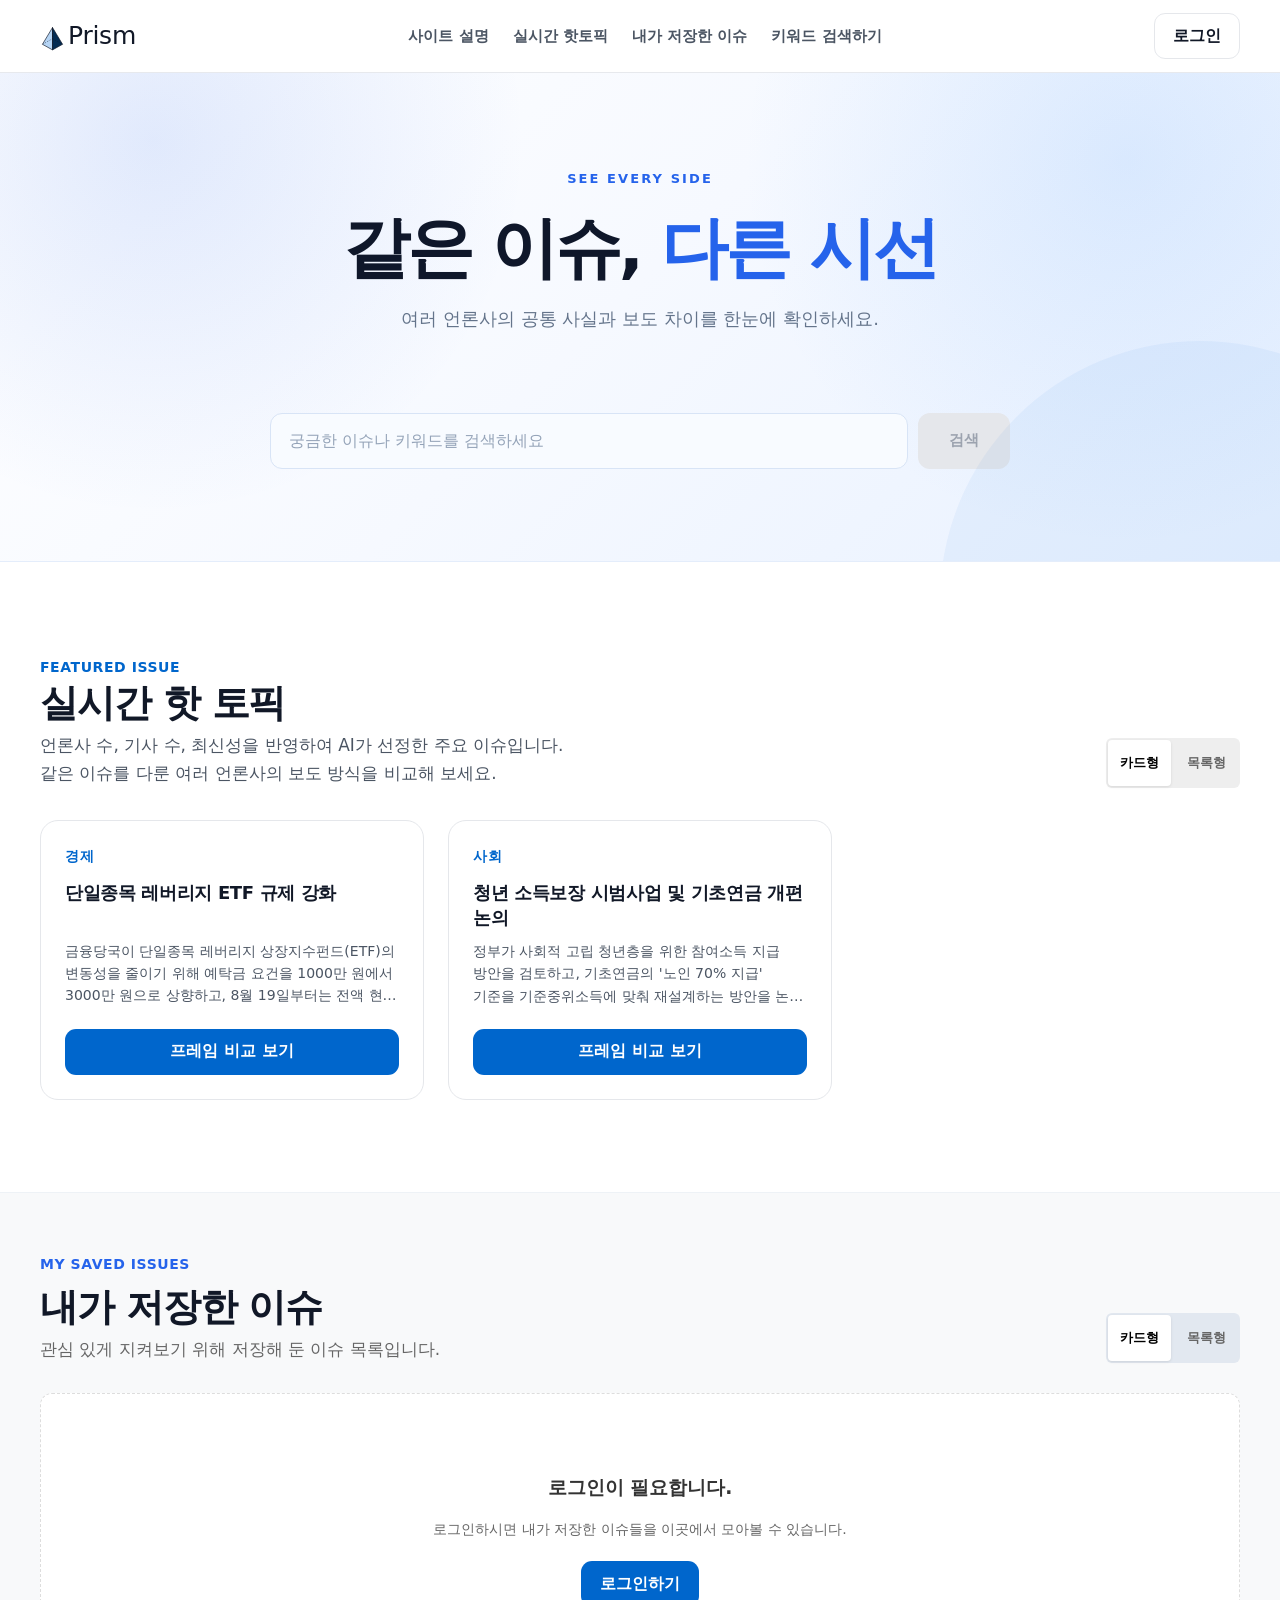
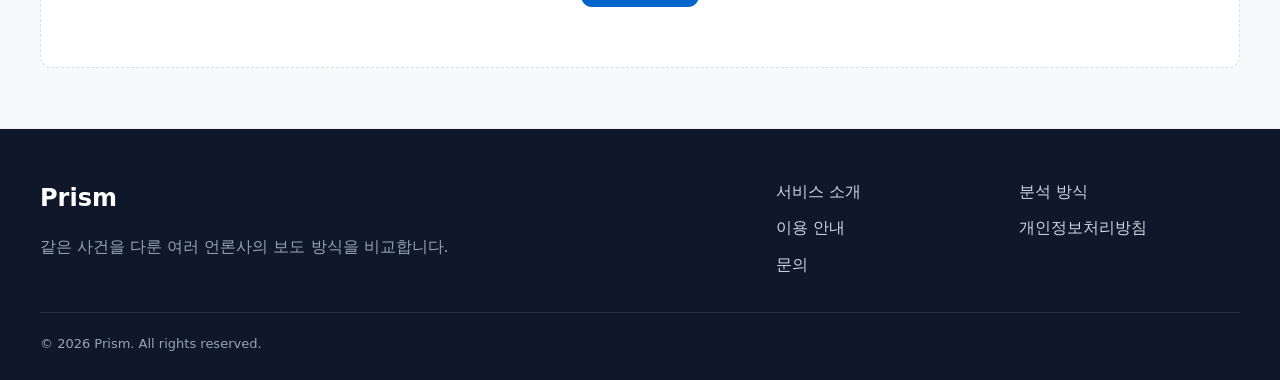
==== index.html @ f9cd4cea "fix: 핫토픽 섹션 제목-카드 사이 간격 조정" ====
<!doctype html>
<html lang="ko">
<head>
  <meta charset="utf-8" />
  <meta name="viewport" content="width=device-width, initial-scale=1" />
  <meta name="description" content="같은 사건을 다룬 여러 언론사의 보도 방식을 비교하는 Prism" />
  <title>Prism | 뉴스 프레임 비교</title>
  <link rel="icon" type="image/svg+xml" href="./assets/logos/favicon.svg">
  <link rel="stylesheet" href="./styles.css" />
</head>
<body>
<header class="site-header">
  <div class="container header-inner">
    <a class="logo" href="index.html" aria-label="Prism 홈으로 이동">
      <img src="./assets/logos/prism-icon.svg" alt="" width="25" height="25">
      Prism
    </a>
    <nav class="nav" data-nav aria-label="주요 메뉴" style="display: flex; align-items: center; gap: 24px;">
      <a href="about.html" style="font-weight: 700;">사이트 설명</a>
      <a href="index.html#topics" style="font-weight: 700;">실시간 핫토픽</a>
      <a href="index.html#saved-section" style="font-weight: 700;">내가 저장한 이슈</a>
      <a href="index.html" style="font-weight: 700;">키워드 검색하기</a>
    </nav>
    <div class="header-actions">
      <button class="btn btn-secondary" id="btn-login-nav">로그인</button>
      <button class="menu-toggle" data-menu-toggle aria-label="메뉴 열기" aria-expanded="false">☰</button>
    </div>
  </div>
</header>

<main>
        <section class="hero hero-centered">
          <div class="container">
            <div class="hero-content">
              <span class="eyebrow hero-eyebrow">SEE EVERY SIDE</span>
              <h1>같은 이슈, <span>다른 시선</span></h1>
              <p class="hero-description">여러 언론사의 공통 사실과 보도 차이를 한눈에 확인하세요.</p>
          
              <form class="search-panel hero-search" data-search-form>
                <div class="search-row">
                  <input class="search-input" type="search" aria-label="이슈 검색어 입력" placeholder="궁금한 이슈나 키워드를 검색하세요" />
                  <button class="btn btn-primary hero-search-button" type="submit">검색</button>
                </div>
              </form>
            </div>
          </div>
        </section>

        <section id="topics" class="section">
          <div class="container">
            <span class="eyebrow">Featured issue</span>
            <div class="section-header-flex" style="display: flex; justify-content: space-between; align-items: flex-end; margin-bottom: 32px; flex-wrap: wrap; gap: 12px;">
              <div>
                <h2 class="section-title" style="margin: 0;">실시간 핫 토픽</h2>
                <p class="section-desc" style="margin: 4px 0 0 0;">언론사 수, 기사 수, 최신성을 반영하여 AI가 선정한 주요 이슈입니다.<br />같은 이슈를 다룬 여러 언론사의 보도 방식을 비교해 보세요.</p>
              </div>
              <div class="view-toggle-buttons" data-view-toggle="featured" style="display: flex; gap: 4px; background: #eee; padding: 2px; border-radius: 6px;">
                <button class="btn btn-sm active" data-view="card" style="padding: 6px 12px; font-size: 13px; border: none; border-radius: 4px; cursor: pointer; background: #fff; font-weight: bold; box-shadow: 0 1px 3px rgba(0,0,0,0.1);">카드형</button>
                <button class="btn btn-sm" data-view="list" style="padding: 6px 12px; font-size: 13px; border: none; border-radius: 4px; cursor: pointer; background: transparent; color: #666;">목록형</button>
              </div>
            </div>
            
            <div id="featured-container" data-featured-issues>
              <p>실시간 핫 토픽을 불러오는 중입니다.</p>
            </div>
          </div>
        </section>

<section id="saved-section" class="section soft" style="background-color: #f8f9fa; border-top: 1px solid #eef2f6; border-bottom: 1px solid #eef2f6; padding: 60px 0;">
  <div class="container">
    <span class="eyebrow" style="color: #2563eb; font-weight: bold; display: block; margin-bottom: 8px;">My Saved Issues</span>
    <div class="section-header-flex" style="display: flex; justify-content: space-between; align-items: flex-end; margin-bottom: 30px; flex-wrap: wrap; gap: 12px;">
      <div>
        <h2 class="section-title" style="margin: 0;">내가 저장한 이슈</h2>
        <p class="section-desc" style="color: #666; margin: 4px 0 0 0;">관심 있게 지켜보기 위해 저장해 둔 이슈 목록입니다.</p>
      </div>
      <div class="view-toggle-buttons" data-view-toggle="saved" style="display: flex; gap: 4px; background: #e2e8f0; padding: 2px; border-radius: 6px;">
        <button class="btn btn-sm active" data-view="card" style="padding: 6px 12px; font-size: 13px; border: none; border-radius: 4px; cursor: pointer; background: #fff; font-weight: bold; box-shadow: 0 1px 3px rgba(0,0,0,0.1);">카드형</button>
        <button class="btn btn-sm" data-view="list" style="padding: 6px 12px; font-size: 13px; border: none; border-radius: 4px; cursor: pointer; background: transparent; color: #666;">목록형</button>
      </div>
    </div>
    
    <div id="saved-container" data-saved-list>
      <p style="color: #666;">저장된 이슈를 불러오는 중입니다...</p>
    </div>
  </div>
</section>


</main>

<footer class="site-footer"><div class="container"><div class="footer-grid"><div><div class="footer-logo">Prism</div><p class="footer-desc">같은 사건을 다룬 여러 언론사의 보도 방식을 비교합니다.</p></div><div class="footer-links"><a href="index.html">서비스 소개</a><a href="bout.html">분석 방식</a><a href="#">이용 안내</a><a href="#">개인정보처리방침</a><a href="#">문의</a></div></div><div class="footer-bottom">© 2026 Prism. All rights reserved.</div></div></footer>
<script src="./app.js"></script>

<div id="login-modal" style="display: none; position: fixed; top: 0; left: 0; width: 100%; height: 100%; background: rgba(0,0,0,0.5); z-index: 1000; justify-content: center; align-items: center;">
  <div style="background: white; padding: 32px; border-radius: 12px; width: 100%; max-width: 380px; box-shadow: 0 4px 20px rgba(0,0,0,0.15); position: relative;">
    
    <h3 id="modal-title" style="margin-top: 0; margin-bottom: 8px; font-size: 20px;">Prism 로그인</h3>
    <p id="modal-desc" style="color: #666; font-size: 14px; margin-bottom: 24px;">서비스 이용을 위해 로그인을 진행해 주세요.</p>
    
    <form id="auth-form">
      <div id="field-name" style="margin-bottom: 16px; display: none;">
        <label style="display: block; font-size: 13px; font-weight: bold; margin-bottom: 6px;">이름</label>
        <input type="text" id="auth-name" placeholder="홍길동" style="width: 100%; padding: 10px; border: 1px solid #ddd; border-radius: 6px; box-sizing: border-box;">
      </div>

      <div style="margin-bottom: 16px;">
        <label style="display: block; font-size: 13px; font-weight: bold; margin-bottom: 6px;">아이디 (이메일)</label>
        <input type="email" id="auth-email" placeholder="example@email.com" required style="width: 100%; padding: 10px; border: 1px solid #ddd; border-radius: 6px; box-sizing: border-box;">
      </div>

      <div style="margin-bottom: 24px;">
        <label style="display: block; font-size: 13px; font-weight: bold; margin-bottom: 6px;">비밀번호</label>
        <input type="password" id="auth-password" placeholder="••••••••" required style="width: 100%; padding: 10px; border: 1px solid #ddd; border-radius: 6px; box-sizing: border-box;">
      </div>
      
      <div style="display: flex; gap: 8px; margin-bottom: 16px;">
        <button type="button" id="btn-close-modal" class="btn btn-secondary" style="flex: 1; padding: 10px 0;">취소</button>
        <button type="submit" id="btn-auth-submit" class="btn btn-primary" style="flex: 1; padding: 10px 0; background: #007bff; color: white; border: none; border-radius: 6px; cursor: pointer;">로그인</button>
      </div>

      <div style="text-align: center; font-size: 13px; color: #666;">
        <span id="switch-text">아직 계정이 없으신가요?</span>
        <a href="#" id="link-switch-auth" style="color: #007bff; text-decoration: none; margin-left: 4px; font-weight: bold;">회원가입</a>
      </div>
    </form>
  </div>
</div>

</body>
</html>
---- styles.css ----
:root {
  --primary: #0066cc;
  --primary-dark: #0052a3;
  --primary-light: #eaf4ff;
  --text: #111827;
  --text-2: #4b5563;
  --muted: #6b7280;
  --bg: #ffffff;
  --bg-soft: #f8fafc;
  --border: #e5e7eb;
  --keyword: #2563eb;
  --person: #7c3aed;
  --context: #ea580c;
  --common: #64748b;
  --additional: #0f766e;
  --danger: #dc2626;
  --success: #15803d;
  --shadow: 0 12px 35px rgba(15, 23, 42, .08);
  --radius: 18px;
}

* { box-sizing: border-box; }
html { scroll-behavior: smooth; }
body {
  margin: 0;
  font-family: Pretendard, "Noto Sans KR", system-ui, -apple-system, BlinkMacSystemFont, "Segoe UI", sans-serif;
  color: var(--text);
  background: var(--bg);
  line-height: 1.65;
}
a { color: inherit; text-decoration: none; }
button, input { font: inherit; }
button { cursor: pointer; }
img { max-width: 100%; display: block; }

.container { width: min(1200px, calc(100% - 40px)); margin: 0 auto; }
.section { padding: 92px 0; }
.section.soft { background: var(--bg-soft); }
.section-title { margin: 0 0 12px; font-size: clamp(28px, 3vw, 38px); line-height: 1.25; letter-spacing: -.03em; }
.section-desc { margin: 0 0 34px; color: var(--text-2); font-size: 17px; }
.eyebrow { display: inline-flex; align-items: center; gap: 8px; color: var(--primary); font-weight: 800; font-size: 14px; letter-spacing: .04em; text-transform: uppercase; }

.site-header {
  position: sticky;
  top: 0;
  z-index: 50;
  border-bottom: 1px solid rgba(229, 231, 235, .9);
  background: rgba(255, 255, 255, .92);
  backdrop-filter: blur(14px);
}
.header-inner { height: 72px; display: flex; align-items: center; justify-content: space-between; gap: 24px; }
.logo { display: inline-flex; align-items: center; gap: 3px; font-size: 25px; font-weight: 500; letter-spacing: -.01em; color: var(--text); }
.logo img { width: 25px; height: 25px; display: block; margin-top: 5px; }
.nav { display: flex; align-items: center; gap: 36px; }
.nav a { color: var(--text-2); font-weight: 700; font-size: 15px; }
.nav a:hover, .nav a[aria-current="page"] { color: var(--primary); }
.header-actions { display: flex; align-items: center; gap: 10px; }
.menu-toggle { display: none; border: 0; background: transparent; padding: 9px; border-radius: 10px; }

.btn { min-height: 46px; padding: 0 18px; border-radius: 11px; border: 1px solid transparent; display: inline-flex; align-items: center; justify-content: center; gap: 8px; font-weight: 800; transition: .18s ease; }
.btn-primary { background: var(--primary); color: #fff; }
.btn-primary:hover { background: var(--primary-dark); transform: translateY(-1px); }
.btn-secondary { background: #fff; border-color: var(--border); color: var(--text); }
.btn-secondary:hover { border-color: #bfd5ee; color: var(--primary); }
.btn-ghost { background: transparent; color: var(--primary); }
.btn:disabled { background: #e5e7eb; color: #9ca3af; cursor: not-allowed; transform: none; }

.hero {
  position: relative;
  overflow: hidden;
  padding: 94px 0 82px;
  background:
    radial-gradient(circle at 12% 10%, rgba(0, 102, 204, .13), transparent 34%),
    radial-gradient(circle at 85% 22%, rgba(124, 58, 237, .10), transparent 28%),
    linear-gradient(180deg, #ffffff 0%, #f7fbff 100%);
}
.hero::after { content: ""; position: absolute; inset: auto -180px -300px auto; width: 520px; height: 520px; border-radius: 50%; background: rgba(0, 102, 204, .05); }
.hero-grid { display: grid; grid-template-columns: 2fr 1fr; gap: 58px; align-items: center; }
.hero h1 { margin: 14px 0 20px; font-size: clamp(42px, 5vw, 64px); line-height: 1.12; letter-spacing: -.055em; }
.hero p { margin: 0 0 28px; font-size: 19px; color: var(--text-2); max-width: 720px; }
.hero-actions { display: flex; gap: 12px; flex-wrap: wrap; }
.search-panel {
  width: 100%;
  max-width: 100%;
  margin-top: 30px;
  padding: 0;
  border: none;
  border-radius: 0;
  background: transparent;
  box-shadow: none;
}

.search-row {
  display: grid;
  grid-template-columns: minmax(0, 1fr) auto;
  width: 100%;
  gap: 10px;
}

.search-input {
  width: 100%;
  min-width: 0;
  height: 52px;
  border: 1px solid var(--border);
  border-radius: 11px;
  padding: 0 16px;
  outline: none;
}
.search-input:focus { border-color: var(--primary); box-shadow: 0 0 0 4px rgba(0, 102, 204, .11); }
.search-help { margin-top: 9px; color: var(--muted); font-size: 13px; }
.hero-preview { padding: 24px; border-radius: 24px; background: #fff; border: 1px solid #dfe9f3; box-shadow: 0 20px 50px rgba(15, 23, 42, .10); transform: rotate(1.2deg); }
.preview-top { display: flex; align-items: center; justify-content: space-between; margin-bottom: 18px; }
.preview-chip { font-size: 12px; padding: 6px 10px; border-radius: 999px; background: var(--primary-light); color: var(--primary); font-weight: 800; }
.preview-item { padding: 16px; border-radius: 14px; border: 1px solid var(--border); margin-top: 12px; }
.preview-item strong { display: block; margin-bottom: 7px; }
.preview-bars { display: grid; gap: 8px; }
.preview-bar { height: 9px; border-radius: 999px; background: #e5e7eb; overflow: hidden; }
.preview-bar span { display: block; height: 100%; border-radius: inherit; }
.preview-bar.keyword span { width: 72%; background: var(--keyword); }
.preview-bar.person span { width: 58%; background: var(--person); }
.preview-bar.context span { width: 84%; background: var(--context); }

.grid-2 { display: grid; grid-template-columns: repeat(2, minmax(0, 1fr)); gap: 24px; }
.grid-3 { display: grid; grid-template-columns: repeat(3, minmax(0, 1fr)); gap: 24px; }
.grid-4 { display: grid; grid-template-columns: repeat(4, minmax(0, 1fr)); gap: 20px; }
.card { background: #fff; border: 1px solid var(--border); border-radius: var(--radius); padding: 24px; transition: .18s ease; display: flex; flex-direction: column; height: 100%; }
.card:hover { transform: translateY(-2px); border-color: #bed6ed; box-shadow: var(--shadow); }
.card h3 { margin: 0 0 10px; font-size: 21px; line-height: 1.35; letter-spacing: -.02em; }
.card p { margin: 0; color: var(--text-2); }
.meta { display: flex; flex-wrap: wrap; gap: 8px; margin: 16px 0; }
.badge { display: inline-flex; align-items: center; min-height: 28px; padding: 4px 10px; border-radius: 999px; font-size: 12px; font-weight: 800; }
.badge.blue { background: #eff6ff; color: var(--keyword); }
.badge.purple { background: #f5f3ff; color: var(--person); }
.badge.orange { background: #fff7ed; color: var(--context); }
.badge.gray { background: #f1f5f9; color: var(--common); }
.badge.teal { background: #f0fdfa; color: var(--additional); }
.card-footer { margin-top: auto; padding-top: 20px; display: flex; align-items: center; justify-content: flex-end; gap: 14px; }
.card-footer small { color: var(--muted); margin-right: auto; }

.common-fact { padding: 22px 24px; border-left: 5px solid var(--common); background: #f8fafc; border-radius: 14px; margin-bottom: 24px; }
.media-card .media-name { display: flex; align-items: center; justify-content: space-between; gap: 10px; margin-bottom: 16px; }
.media-card .media-name strong { font-size: 20px; }
.compare-block { margin-top: 16px; }
.compare-label { display: block; margin-bottom: 8px; font-size: 13px; font-weight: 900; color: var(--muted); }
.compare-text { color: var(--text-2); }

.steps { counter-reset: step; }
.step-card { position: relative; padding-top: 58px; }
.step-card::before { counter-increment: step; content: counter(step); position: absolute; top: 18px; left: 22px; width: 30px; height: 30px; border-radius: 50%; display: grid; place-items: center; background: var(--primary); color: #fff; font-size: 13px; font-weight: 900; }

.principle-list { display: grid; grid-template-columns: repeat(2, minmax(0,1fr)); gap: 16px; }
.principle { display: flex; gap: 14px; padding: 20px; border-radius: 14px; border: 1px solid var(--border); background: #fff; }
.principle-icon { flex: 0 0 38px; width: 38px; height: 38px; border-radius: 11px; display: grid; place-items: center; background: var(--primary-light); color: var(--primary); font-weight: 900; }
.notice { margin-top: 24px; padding: 18px 20px; background: #fff8eb; border: 1px solid #fed7aa; border-radius: 14px; color: #9a3412; }

.page-hero { padding: 72px 0 54px; background: linear-gradient(180deg, #f7fbff, #fff); border-bottom: 1px solid var(--border); }
.page-hero h1 { margin: 10px 0 14px; font-size: clamp(34px, 4vw, 52px); line-height: 1.2; letter-spacing: -.045em; }
.page-hero p { margin: 0; color: var(--text-2); font-size: 18px; max-width: 800px; }

.toolbar { display: flex; gap: 10px; flex-wrap: wrap; align-items: center; margin-top: 22px; }
.source-list { display: grid; gap: 12px; }
.source-item { padding: 18px 20px; border: 1px solid var(--border); border-radius: 14px; background: #fff; }
.source-item strong { display: block; margin-bottom: 5px; }
.source-item span { color: var(--muted); font-size: 14px; }

.search-results { display: grid; gap: 18px; }
.empty-state { text-align: center; padding: 58px 24px; border: 1px dashed #cbd5e1; border-radius: 18px; background: var(--bg-soft); }
.saved-empty { min-height: 360px; display: grid; place-items: center; }

.site-footer { padding: 50px 0 26px; background: #0f172a; color: #e5e7eb; }
.footer-grid { display: grid; grid-template-columns: 1.2fr .8fr; gap: 40px; }
.footer-logo { color: #fff; font-size: 24px; font-weight: 900; }
.footer-desc { color: #94a3b8; max-width: 520px; }
.footer-links { display: grid; grid-template-columns: repeat(2, minmax(0,1fr)); gap: 10px 22px; }
.footer-links a { color: #cbd5e1; }
.footer-bottom { margin-top: 34px; padding-top: 20px; border-top: 1px solid #243244; color: #94a3b8; font-size: 13px; }

.toast { position: fixed; right: 22px; bottom: 22px; z-index: 100; padding: 13px 16px; border-radius: 12px; background: #111827; color: #fff; box-shadow: var(--shadow); opacity: 0; transform: translateY(10px); pointer-events: none; transition: .2s; }
.toast.show { opacity: 1; transform: translateY(0); }

@media (max-width: 980px) {
  .hero-grid { grid-template-columns: 1fr; }
  .hero-preview { max-width: 680px; transform: none; }
  .grid-4 { grid-template-columns: repeat(2, minmax(0,1fr)); }
  .grid-3 { grid-template-columns: repeat(2, minmax(0,1fr)); }
  .footer-grid { grid-template-columns: 1fr; }
}

@media (max-width: 760px) {
  .container { width: min(100% - 100px, 1400px); }
  .section { padding: 64px 0; }
  .hero { padding: 64px 0 56px; }
  .nav { position: absolute; top: 72px; left: 14px; right: 14px; display: none; flex-direction: column; align-items: stretch; gap: 0; padding: 12px; border-radius: 14px; background: #fff; border: 1px solid var(--border); box-shadow: var(--shadow); }
  .nav.open { display: flex; }
  .nav a { padding: 12px; border-radius: 10px; }
  .nav a:hover { background: var(--bg-soft); }
  .header-actions .btn { display: none; }
  .menu-toggle { display: inline-flex; }
  .search-row { grid-template-columns: 1fr; }
  .grid-2, .grid-3, .grid-4, .principle-list { grid-template-columns: 1fr; }
  .hero h1 { font-size: 40px; }
  .footer-links { grid-template-columns: 1fr; }
}

@media (prefers-reduced-motion: reduce) {
  *, *::before, *::after { animation-duration: .01ms !important; animation-iteration-count: 1 !important; transition-duration: .01ms !important; scroll-behavior: auto !important; }
}
.load-more-container {
  grid-column: 1 / -1;
  text-align: center;
  margin-top: 16px;
}

.search-suggestion-label {
  display: block;
  margin-bottom: 8px;
  font-size: 14px;
  color: #64748b;
}

.search-suggestion-list {
  display: flex;
  flex-wrap: wrap;
  gap: 8px;
}

.search-suggestion-chip {
  padding: 7px 12px;
  border: 1px solid #dbe3ef;
  border-radius: 999px;
  background: #ffffff;
  color: #334155;
  font: inherit;
  font-size: 14px;
  cursor: pointer;
  transition:
    border-color 0.2s ease,
    background-color 0.2s ease,
    transform 0.2s ease;
}

.search-suggestion-chip:hover {
  border-color: #2563eb;
  background: #eff6ff;
  color: #1d4ed8;
  transform: translateY(-1px);
}

.search-suggestion-chip:focus-visible {
  outline: 3px solid rgba(37, 99, 235, 0.25);
  outline-offset: 2px;
}

/* =========================
   Main hero
========================= */

.hero.hero-centered {
  position: relative;
  overflow: hidden;
  padding: 92px 0 82px;
  border-bottom: 1px solid #e4edfb;
  background:
    radial-gradient(
      circle at 12% 14%,
      rgba(37, 99, 235, 0.13) 0,
      transparent 31%
    ),
    radial-gradient(
      circle at 88% 18%,
      rgba(96, 165, 250, 0.16) 0,
      transparent 32%
    ),
    linear-gradient(
      135deg,
      #ffffff 0%,
      #f6f9ff 48%,
      #e8f1ff 100%
    );
}

.hero-centered .container {
  display: flex;
  justify-content: center;
}

.hero-content {
  width: 100%;
  max-width: 920px;
  margin: 0 auto;
  text-align: center;
}

.hero-eyebrow {
  display: inline-block;
  color: #2563eb;
  font-size: 13px;
  font-weight: 800;
  letter-spacing: 0.16em;
}

.hero-content h1 {
  max-width: 820px;
  margin: 20px auto 18px;
  color: #0f172a;
  font-size: clamp(42px, 5.2vw, 68px);
  line-height: 1.12;
  letter-spacing: -0.045em;
}

.hero-content h1 span {
  color: #2563eb;
}

.hero .hero-description {
  max-width: 620px;
  margin: 0 auto;
  color: #64748b;
  font-size: 18px;
  line-height: 1.7;
  text-align: center;
}

.hero .hero-search {
  width: 100%;
  max-width: 760px;
  margin: 20px auto 0;
  padding: 10px;
  border: none;
  border-radius: 18px;
  background: transparent;
  box-shadow: none;
  backdrop-filter: none;
}

.hero .search-row {
  display: grid;
  grid-template-columns: minmax(0, 1fr) auto;
  gap: 10px;
  width: 100%;
  margin-top: 48px;
}

.hero .search-input {
  width: 100%;
  min-width: 0;
  height: 56px;
  padding: 0 18px;
  border: 1px solid #d8e4f6;
  border-radius: 12px;
  background: #f8fbff;
  color: #0f172a;
  font-size: 16px;
  outline: none;
  transition:
    border-color 0.2s ease,
    box-shadow 0.2s ease,
    background 0.2s ease;
}

.hero .search-input::placeholder {
  color: #94a3b8;
}

.hero .search-input:focus {
  border-color: #60a5fa;
  background: #ffffff;
  box-shadow: 0 0 0 4px rgba(37, 99, 235, 0.1);
}

.hero .hero-search-button {
  min-width: 92px;
  height: 56px;
  padding: 0 24px;
  border-radius: 12px;
  font-size: 15px;
  font-weight: 700;
}

.hero .hero-keywords {
  display: flex;
  flex-wrap: nowrap;
  justify-content: center;
  align-items: center;
  gap: 8px;
  margin: 12px 4px 1px;
  color: #64748b;
  font-size: 13px;
  line-height: 1;
}

/* 추천 검색어와 첫 번째 키워드 사이 간격 */
.hero .hero-keywords a:first-of-type,
.hero .hero-keywords button:first-of-type {
  margin-left: 12px;
}

/* 추천 검색어 키워드 버튼 */
.hero .hero-keywords a,
.hero .hero-keywords button {
  padding: 6px 11px;
  border: 1px solid #d9e6fa;
  border-radius: 999px;
  background: #eff6ff;
  color: #2563eb;
  font-size: 13px;
  font-weight: 600;
  line-height: 1.2;
  text-decoration: none;
  cursor: pointer;
}

@media (max-width: 640px) {
  .hero.hero-centered {
    padding: 68px 0 58px;
  }

  .hero-content h1 {
    margin-top: 16px;
    font-size: 40px;
  }

  .hero .hero-description {
    padding: 0 12px;
    font-size: 16px;
  }

  .hero .hero-search {
    margin-top: 28px;
    padding: 9px;
  }

  .hero .search-row {
    grid-template-columns: 1fr;
  }

  .hero .hero-search-button {
    width: 100%;
  }

  /* 모바일에서는 화면 폭에 맞게 다음 줄로 이동 */
  .hero .hero-keywords {
    flex-wrap: wrap;
    line-height: 1.5;
  }

  .hero .hero-keywords a:first-of-type,
  .hero .hero-keywords button:first-of-type {
    margin-left: 6px;
  }
}


/* ===== 이슈 페이지 원문 기사 리스트 ===== */

.article-count {
  margin-left: 8px;
  color: #64748b;
  font-size: 13px;
  font-weight: 400;
}

.source-block {
  margin-top: 18px;
  padding-top: 16px;
  border-top: 1px solid #e5e7eb;
}

.source-list {
  margin: 12px 0 0;
  padding-left: 22px;
}

.source-list li {
  margin-bottom: 10px;
  line-height: 1.6;
}

.source-list li:last-child {
  margin-bottom: 0;
}

.source-list a {
  color: #2563eb;
  text-decoration: none;
  transition: color 0.2s ease;
  word-break: keep-all;
}

.source-list a:hover {
  color: #1d4ed8;
  text-decoration: underline;
}

/* ===== 언론사 분석 카드 아코디언 ===== */

.media-toggle {
  width: 100%;
  display: flex;
  justify-content: space-between;
  align-items: center;

  padding: 0 0 18px;
  margin: 0;

  border: none;
  border-bottom: 1px solid #e5e7eb;
  background: transparent;

  cursor: pointer;
  text-align: left;
}

.media-toggle-title {
  display: flex;
  align-items: center;
  gap: 8px;
}

.media-toggle-title strong {
  font-size: 20px;
}

.media-toggle-icon {
  font-size: 22px;
  color: #64748b;
  transition: transform .25s ease;
}

.media-content {
  display: none;
  padding-top: 18px;
}

.media-card.open .media-content {
  display: block;
}

.media-card.open .media-toggle-icon {
  transform: rotate(180deg);
}

.media-toggle:hover strong {
  color: #2563eb;
}

.media-toggle:focus-visible {
  outline: 2px solid #2563eb;
  outline-offset: 4px;
  border-radius: 6px;
}

/* 접힌 카드가 실제 높이만 차지하도록 수정 */
[data-issue-articles] {
  align-items: start;
}

.media-card {
  align-self: start;
  height: auto;
  min-height: 0;
}

.media-card:not(.open) {
  padding-bottom: 20px;
}

.media-card:not(.open) .media-toggle {
  padding-bottom: 0;
  border-bottom: none;
}



/* ===== 이슈 언론사 카드 Masonry Grid ===== */

[data-issue-articles] {
  display: grid !important;
  grid-template-columns: repeat(3, minmax(0, 1fr));
  grid-auto-rows: 8px;
  gap: 0 28px;
  align-items: start;
}

[data-issue-articles] .media-card {
  width: 100%;
  height: auto;
  min-height: 0;
  align-self: start;
  margin: 0;
}

@media (max-width: 1024px) {
  [data-issue-articles] {
    grid-template-columns: repeat(2, minmax(0, 1fr));
  }
}

@media (max-width: 700px) {
  [data-issue-articles] {
    grid-template-columns: 1fr;
  }
}

/* ===== 언론사 카드의 열 위치 고정 ===== */

/* 데스크톱: 1·4·7번째는 왼쪽, 2·5·8번째는 가운데, 3·6·9번째는 오른쪽 */
[data-issue-articles] .media-card:nth-child(3n + 1) {
  grid-column: 1;
}

[data-issue-articles] .media-card:nth-child(3n + 2) {
  grid-column: 2;
}

[data-issue-articles] .media-card:nth-child(3n) {
  grid-column: 3;
}

/* 태블릿: 두 열로 재배치 */
@media (max-width: 1024px) {
  [data-issue-articles] .media-card {
    grid-column: auto;
  }

  [data-issue-articles] .media-card:nth-child(2n + 1) {
    grid-column: 1;
  }

  [data-issue-articles] .media-card:nth-child(2n) {
    grid-column: 2;
  }
}

/* 모바일: 모두 한 열 */
@media (max-width: 700px) {
  [data-issue-articles] .media-card {
    grid-column: 1;
  }
}

.article-time{
  margin-top:4px;
  margin-left:2px;

  color:#64748b;
  font-size:12px;
  line-height:1.4;
}

.live-news-time {
  display: block;
  margin-top: 6px;
  color: #64748b;
  font-size: 12px;
  line-height: 1.4;
}

/* =========================
   Main issue cards
   메인 페이지 이슈 설명을 3줄로 제한
========================= */

[data-featured-issues] .card {
  min-height: 280px;
}

/* 제목 아래 회색 이슈 요약문만 3줄로 제한한다. */
[data-featured-issues] .card p {
  display: -webkit-box;
  overflow: hidden;
  color: var(--text-2);
  line-height: 1.7;
  text-overflow: ellipsis;
  word-break: keep-all;
  overflow-wrap: break-word;

  -webkit-box-orient: vertical;
  -webkit-line-clamp: 3;
  line-clamp: 3;

  min-height: calc(1.7em * 3);
  max-height: calc(1.7em * 3);
}

/* 요약문 길이가 달라도 비교 버튼은 카드 하단에 정렬한다. */
[data-featured-issues] .card .card-footer {
  margin-top: auto;
}

/* 모바일에서는 카드가 불필요하게 길어지지 않도록 높이를 자동 조절한다. */
@media (max-width: 760px) {
  [data-featured-issues] .card {
    min-height: auto;
  }
}
/* =========================
   실시간 뉴스 - 언론사 필터 사이드바
========================= */

.live-news-layout {
  display: grid;
  gap: 20px;
}

.live-news-sidebar {
  position: static;
  width: 100%;
  padding: 22px 28px;
  border: 1px solid #cfe0f6;
  border-radius: 16px;
  background: linear-gradient(
    135deg,
    #f8fbff 0%,
    #edf5ff 55%,
    #f4f8ff 100%
  );

  display: flex;
  align-items: center;
  justify-content: center;
  gap: 56px;
}

.filter-control-group {
  display: flex;
  align-items: center;
  flex-shrink: 0;
  gap: 16px;
  padding: 0;
  border: 0;
  background: transparent;
  box-shadow: none;
}

.filter-title {
  margin: 0;
  color: #123c73;
  font-size: 15px;
  font-weight: 800;
  white-space: nowrap;
}

.filter-actions {
  display: flex;
  align-items: center;
  gap: 8px;
  margin: 0;
}

.filter-action-btn {
  display: inline-flex;
  align-items: center;
  justify-content: center;
  min-width: 78px;
  height: 42px;
  padding: 0 13px;
  border: 1px solid #bfd3ec;
  border-radius: 999px;
  background: #ffffff;
  color: #315a88;
  font-size: 12px;
  font-weight: 700;
  line-height: 1;
  cursor: pointer;
  white-space: nowrap;
}

.filter-action-btn:hover {
  border-color: var(--primary);
  background: #eef5ff;
  color: var(--primary);
  transform: translateY(-1px);
  box-shadow: 0 4px 10px rgba(37, 99, 235, 0.12);
}

.filter-checkbox-list {
  display: flex;
  flex-wrap: wrap;
  justify-content: flex-start;
  gap: 10px;
}

.filter-checkbox-item {
  display: inline-flex;
  align-items: center;
  gap: 7px;
  padding: 8px 12px;
  border: 1px solid #d3e1f2;
  border-radius: 999px;
  background: #ffffff;
  color: #445b78;
  font-size: 13px;
  font-weight: 600;
  cursor: pointer;
  transition:
    border-color 0.18s ease,
    background-color 0.18s ease,
    color 0.18s ease,
    transform 0.18s ease,
    box-shadow 0.18s ease;
}

.filter-checkbox-item:hover {
  border-color: var(--primary);
  background: #f1f6ff;
  color: var(--primary);
  transform: translateY(-1px);
  box-shadow: 0 4px 10px rgba(37, 99, 235, 0.09);
}

.filter-checkbox-item input {
  width: 15px;
  height: 15px;
  margin: 0;
  accent-color: var(--primary);
}

.live-news-main {
  min-width: 0;
}

@media (max-width: 900px) {
  .live-news-sidebar {
    grid-template-columns: 1fr;
    align-items: stretch;
    gap: 12px;
  }

  .filter-checkbox-list {
    justify-content: flex-start;
  }
}

@media (max-width: 520px) {
  .filter-actions {
    width: 100%;
  }

  .filter-action-btn {
    flex: 1;
  }
}

/* =========================
   Header Dropdown Navigation
========================= */

.nav-dropdown {
  display: flex;
  align-items: center;
  gap: 16px;
}

.nav-item-dropdown {
  position: relative;
}

.nav-dropdown-toggle {
  display: inline-flex;
  align-items: center;
  gap: 6px;
  padding: 10px 18px;
  border: 0;
  border-radius: 10px;
  background: transparent;
  color: #1f2937;
  font: inherit;
  font-size: 14px;
  font-weight: 600;
  cursor: pointer;
  transition:
    background-color 0.2s ease,
    color 0.2s ease;
}

.nav-dropdown-toggle span {
  font-size: 11px;
  transition: transform 0.2s ease;
}

.nav-item-dropdown:hover .nav-dropdown-toggle,
.nav-item-dropdown:focus-within .nav-dropdown-toggle {
  background: #eef5ff;
  color: #1769e0;
}

.nav-item-dropdown:hover .nav-dropdown-toggle span,
.nav-item-dropdown:focus-within .nav-dropdown-toggle span {
  transform: rotate(180deg);
}

.nav-dropdown-menu {
  position: absolute;
  top: calc(100% + 10px);
  left: 50%;
  min-width: 180px;
  padding: 8px;
  border: 1px solid #dbe8fb;
  border-radius: 14px;
  background: #ffffff;
  box-shadow: 0 16px 40px rgba(31, 80, 150, 0.16);

  opacity: 0;
  visibility: hidden;
  transform: translate(-50%, -8px);
  pointer-events: none;

  transition:
    opacity 0.18s ease,
    transform 0.18s ease,
    visibility 0.18s ease;

  z-index: 1100;
}

.nav-item-dropdown:hover .nav-dropdown-menu,
.nav-item-dropdown:focus-within .nav-dropdown-menu {
  opacity: 1;
  visibility: visible;
  transform: translate(-50%, 0);
  pointer-events: auto;
}

.nav-dropdown-menu::before {
  content: "";
  position: absolute;
  top: -11px;
  left: 0;
  width: 100%;
  height: 12px;
}

.nav-dropdown-menu a {
  display: block;
  padding: 10px 12px;
  border-radius: 9px;
  color: #42526b;
  font-size: 14px;
  font-weight: 500;
  text-decoration: none;
  white-space: nowrap;

  transition:
    background-color 0.18s ease,
    color 0.18s ease,
    transform 0.18s ease;
}

.nav-dropdown-menu a:hover,
.nav-dropdown-menu a:focus-visible {
  background: linear-gradient(135deg, #edf5ff, #f5f8ff);
  color: #1769e0;
  transform: translateX(3px);
}

@media (max-width: 900px) {
  .nav-dropdown {
    align-items: stretch;
  }

  .nav-item-dropdown {
    width: 100%;
  }

  .nav-dropdown-toggle {
    width: 100%;
    justify-content: space-between;
  }

  .nav-dropdown-menu {
    position: static;
    min-width: 0;
    margin-top: 4px;
    box-shadow: none;
    transform: none;
  }

  .nav-item-dropdown:hover .nav-dropdown-menu,
  .nav-item-dropdown:focus-within .nav-dropdown-menu {
    transform: none;
  }
}
@keyframes spin {
  to { transform: rotate(360deg); }
}
/* =========================
   검색 결과 - 카드형/목록형 + 더보기
========================= */

.search-results-wrapper {
  padding: 24px;
  border: 1px solid var(--border);
  border-radius: var(--radius);
  background: var(--bg-soft);
}

.related-keywords { margin-bottom: 20px; }
.related-keywords strong { display: block; margin-bottom: 10px; font-size: 14px; }

.chip-row { display: flex; flex-wrap: wrap; gap: 8px; }
.chip {
  padding: 6px 12px;
  border-radius: 999px;
  border: 1px solid var(--border);
  background: #fff;
  color: var(--primary);
  font-size: 13px;
  font-weight: 700;
}
.chip:hover { background: var(--primary-light); border-color: var(--primary); }

.search-results-toolbar {
  display: flex;
  align-items: center;
  justify-content: space-between;
  margin-bottom: 16px;
  flex-wrap: wrap;
  gap: 12px;
}
.search-results-count { color: var(--text-2); font-size: 14px; font-weight: 700; }

.view-toggle { display: inline-flex; border: 1px solid var(--border); border-radius: 999px; overflow: hidden; background: #fff; }
.view-toggle-btn {
  padding: 7px 16px;
  border: none;
  background: transparent;
  color: var(--muted);
  font-size: 13px;
  font-weight: 700;
}
.view-toggle-btn.active { background: var(--primary); color: #fff; }

.search-results-grid.is-card {
  display: grid;
  grid-template-columns: repeat(3, minmax(0, 1fr));
  gap: 18px;
}
.search-results-grid.is-list {
  display: flex;
  flex-direction: column;
  gap: 10px;
}

.search-result-card {
  display: flex;
  flex-direction: column;
  height: 100%;
  padding: 18px;
  border: 1px solid var(--border);
  border-radius: 14px;
  background: #fff;
  cursor: pointer;
  transition: .15s ease;
}
.search-result-card:hover { transform: translateY(-2px); border-color: #bed6ed; box-shadow: var(--shadow); }
.search-result-card h3 { margin: 10px 0 6px; font-size: 16px; line-height: 1.4; }
.search-result-card p { margin: 0; color: var(--text-2); font-size: 13px; line-height: 1.6; }
.search-result-card-body { flex: 1; }
.search-result-card-footer {
  margin-top: 14px;
  padding-top: 12px;
  border-top: 1px solid var(--border);
  display: flex;
  align-items: center;
  justify-content: space-between;
  font-size: 12px;
  color: var(--muted);
}
.search-result-card-footer .link-arrow { color: var(--primary); font-weight: 700; }

.search-results-grid.is-list .search-result-card {
  flex-direction: row;
  align-items: center;
  gap: 16px;
}
.search-results-grid.is-list .search-result-card-body { flex: 1; }
.search-results-grid.is-list .search-result-card h3 { margin: 0 0 4px; }
.search-results-grid.is-list .search-result-card-footer {
  margin-top: 0;
  padding-top: 0;
  border-top: none;
  flex-direction: column;
  align-items: flex-end;
  gap: 4px;
  white-space: nowrap;
}

.search-results-more { text-align: center; margin-top: 20px; }

.no-result { color: var(--muted); padding: 20px 0; }

@media (max-width: 900px) {
  .search-results-grid.is-card { grid-template-columns: repeat(2, minmax(0, 1fr)); }
}
@media (max-width: 600px) {
  .search-results-grid.is-card { grid-template-columns: 1fr; }
  .search-results-grid.is-list .search-result-card { flex-direction: column; align-items: flex-start; }
}
.search-loading-spinner {
  margin: 0 auto;
  width: 32px;
  height: 32px;
  border: 3px solid #e2e8f0;
  border-top-color: var(--primary);
  border-radius: 50%;
  animation: prism-spin 0.8s linear infinite;
}

@keyframes prism-spin {
  to { transform: rotate(360deg); }
}
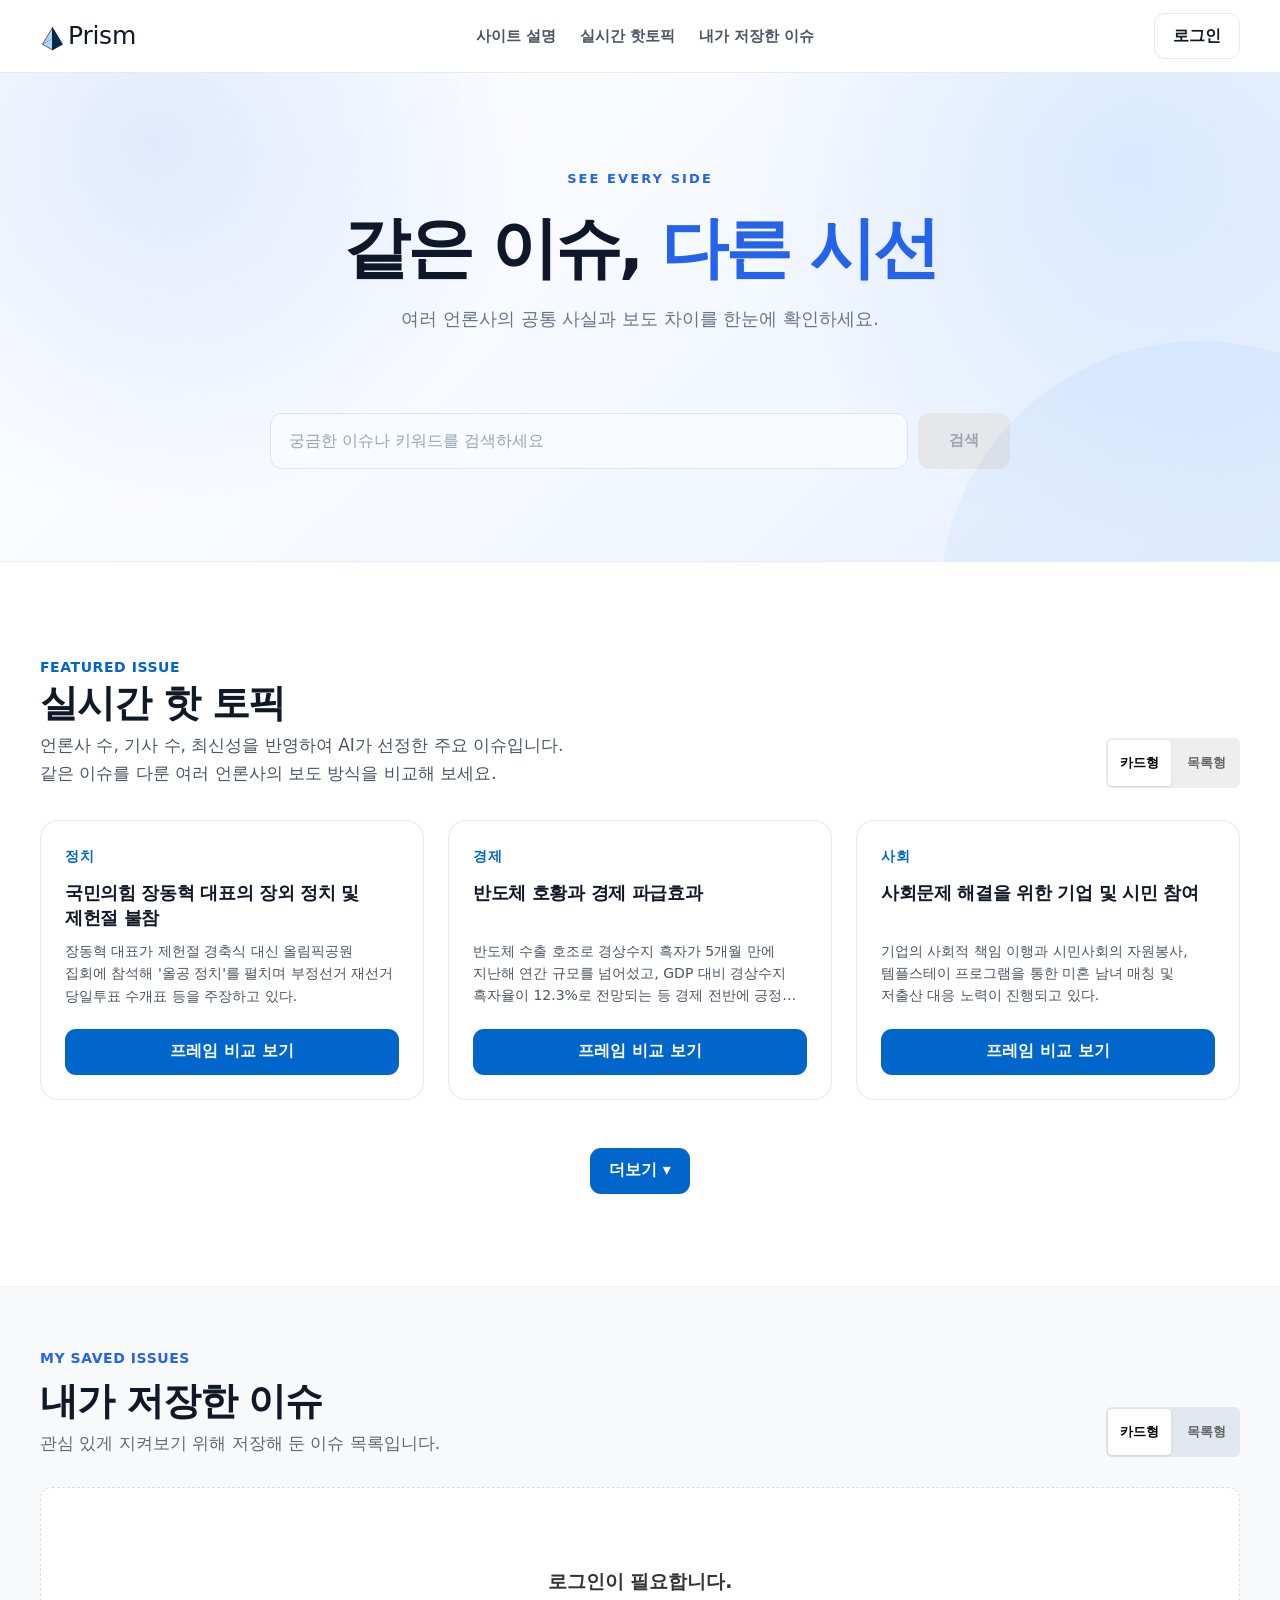
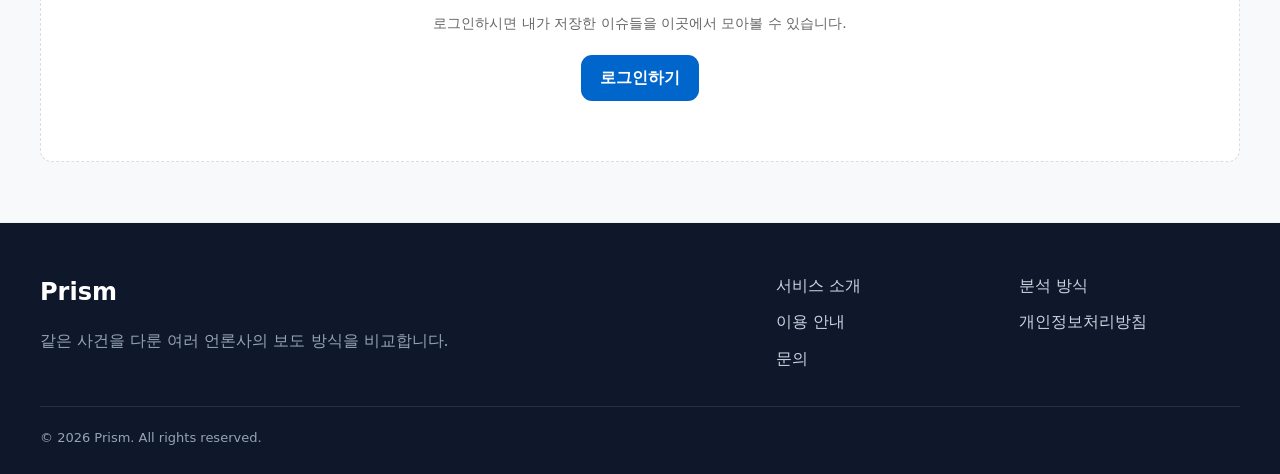
==== commit e092b1be: "fix: 소개 페이지 타임라인 마지막 항목 아래 점선 제거" ====
--- a/index.html
+++ b/index.html
@@ -19,7 +19,6 @@
       <a href="about.html" style="font-weight: 700;">사이트 설명</a>
       <a href="index.html#topics" style="font-weight: 700;">실시간 핫토픽</a>
       <a href="index.html#saved-section" style="font-weight: 700;">내가 저장한 이슈</a>
-      <a href="index.html" style="font-weight: 700;">키워드 검색하기</a>
     </nav>
     <div class="header-actions">
       <button class="btn btn-secondary" id="btn-login-nav">로그인</button>
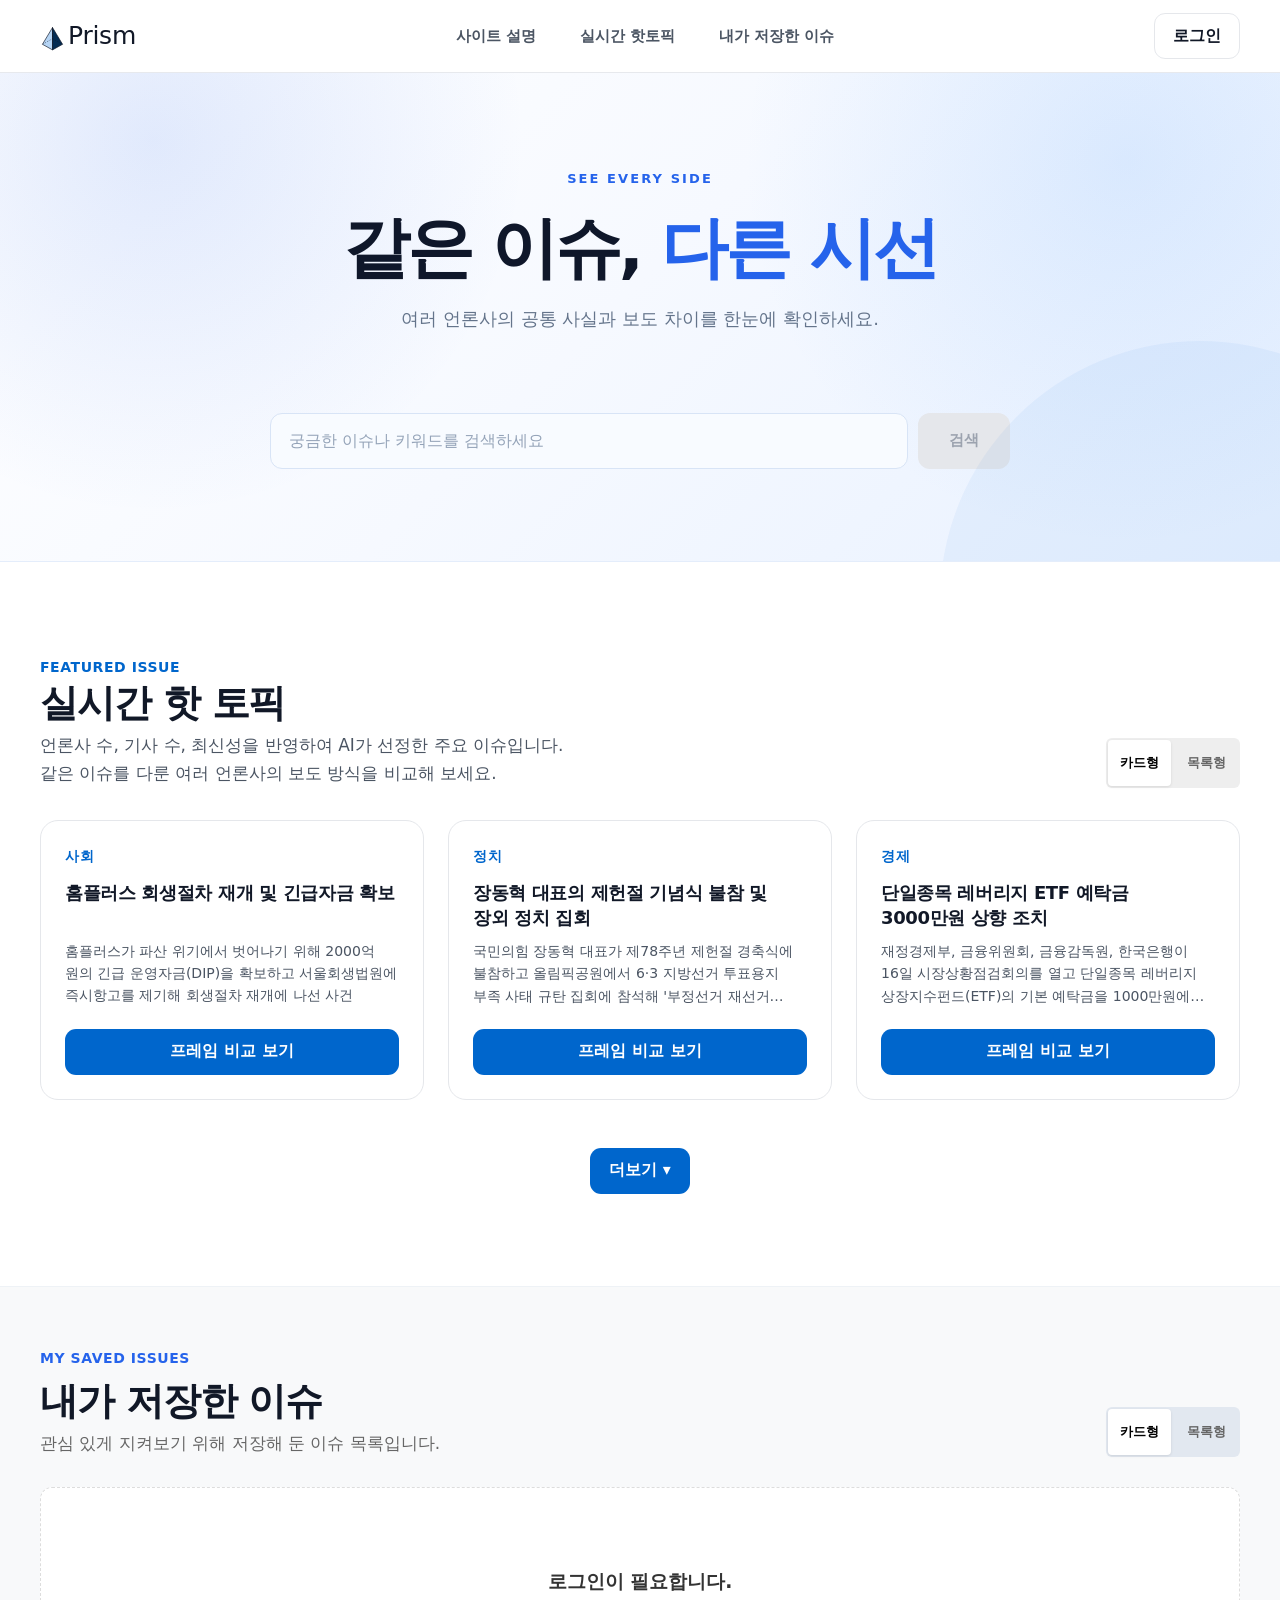
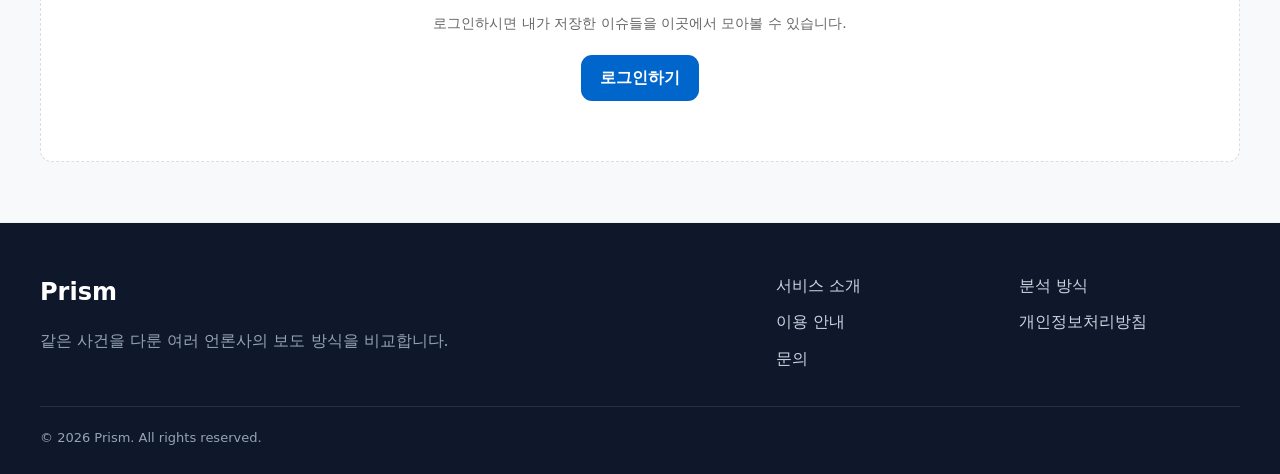
==== commit e38ef72e: "상단 바 메뉴 항목 간격 넓힘" ====
--- a/index.html
+++ b/index.html
@@ -15,7 +15,7 @@
       <img src="./assets/logos/prism-icon.svg" alt="" width="25" height="25">
       Prism
     </a>
-    <nav class="nav" data-nav aria-label="주요 메뉴" style="display: flex; align-items: center; gap: 24px;">
+    <nav class="nav" data-nav aria-label="주요 메뉴">
       <a href="about.html" style="font-weight: 700;">사이트 설명</a>
       <a href="index.html#topics" style="font-weight: 700;">실시간 핫토픽</a>
       <a href="index.html#saved-section" style="font-weight: 700;">내가 저장한 이슈</a>
--- a/styles.css
+++ b/styles.css
@@ -51,7 +51,7 @@
 .header-inner { height: 72px; display: flex; align-items: center; justify-content: space-between; gap: 24px; }
 .logo { display: inline-flex; align-items: center; gap: 3px; font-size: 25px; font-weight: 500; letter-spacing: -.01em; color: var(--text); }
 .logo img { width: 25px; height: 25px; display: block; margin-top: 5px; }
-.nav { display: flex; align-items: center; gap: 36px; }
+.nav { display: flex; align-items: center; gap: 44px; }
 .nav a { color: var(--text-2); font-weight: 700; font-size: 15px; }
 .nav a:hover, .nav a[aria-current="page"] { color: var(--primary); }
 .header-actions { display: flex; align-items: center; gap: 10px; }
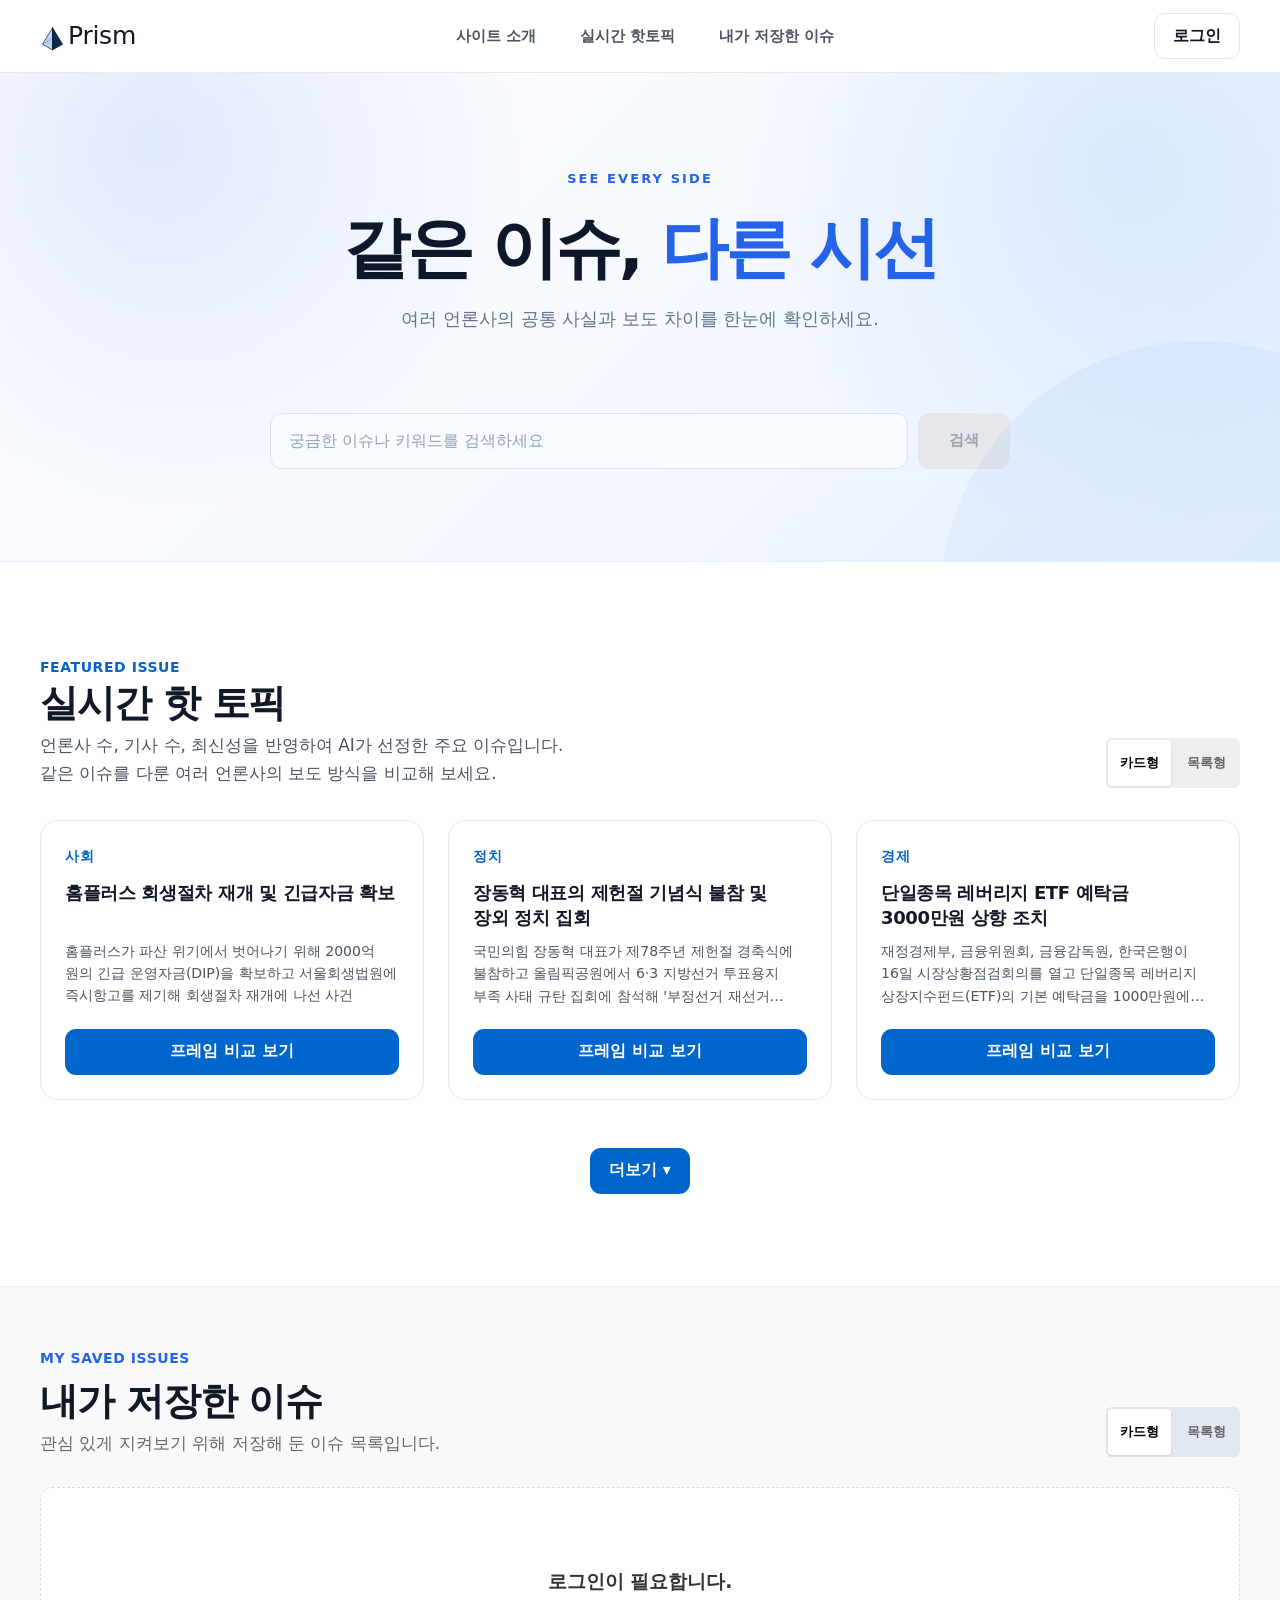
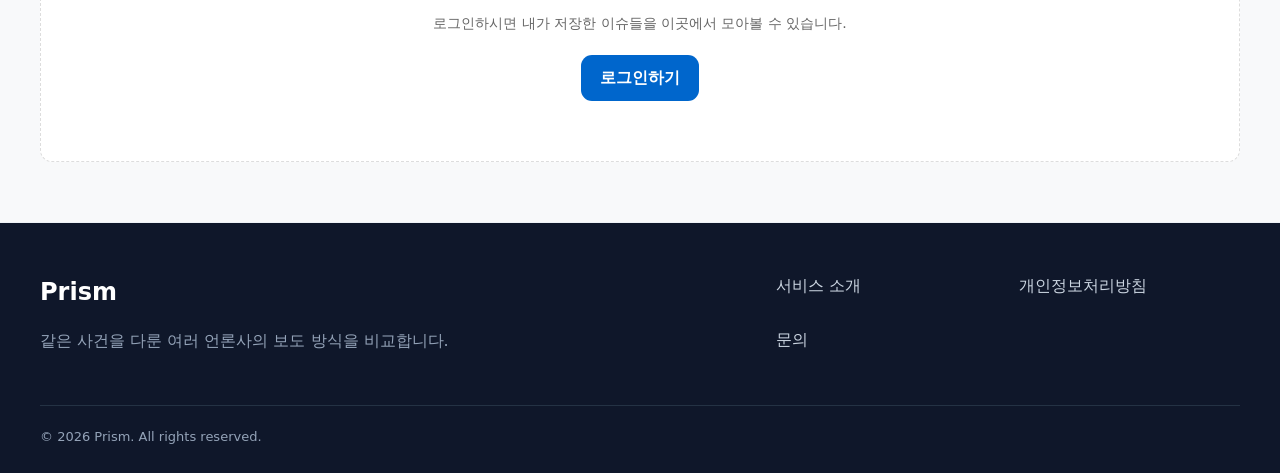
==== commit 84336892: "feat: footer 수정" ====
--- a/index.html
+++ b/index.html
@@ -16,7 +16,7 @@
       Prism
     </a>
     <nav class="nav" data-nav aria-label="주요 메뉴">
-      <a href="about.html" style="font-weight: 700;">사이트 설명</a>
+      <a href="about.html" style="font-weight: 700;">사이트 소개</a>
       <a href="index.html#topics" style="font-weight: 700;">실시간 핫토픽</a>
       <a href="index.html#saved-section" style="font-weight: 700;">내가 저장한 이슈</a>
     </nav>
@@ -88,7 +88,7 @@
 
 </main>
 
-<footer class="site-footer"><div class="container"><div class="footer-grid"><div><div class="footer-logo">Prism</div><p class="footer-desc">같은 사건을 다룬 여러 언론사의 보도 방식을 비교합니다.</p></div><div class="footer-links"><a href="index.html">서비스 소개</a><a href="bout.html">분석 방식</a><a href="#">이용 안내</a><a href="#">개인정보처리방침</a><a href="#">문의</a></div></div><div class="footer-bottom">© 2026 Prism. All rights reserved.</div></div></footer>
+<footer class="site-footer"><div class="container"><div class="footer-grid"><div><div class="footer-logo">Prism</div><p class="footer-desc">같은 사건을 다룬 여러 언론사의 보도 방식을 비교합니다.</p></div><div class="footer-links"><a href="index.html">서비스 소개</a><a href="#">개인정보처리방침</a><a href="#">문의</a></div></div><div class="footer-bottom">© 2026 Prism. All rights reserved.</div></div></footer>
 <script src="./app.js"></script>
 
 <div id="login-modal" style="display: none; position: fixed; top: 0; left: 0; width: 100%; height: 100%; background: rgba(0,0,0,0.5); z-index: 1000; justify-content: center; align-items: center;">
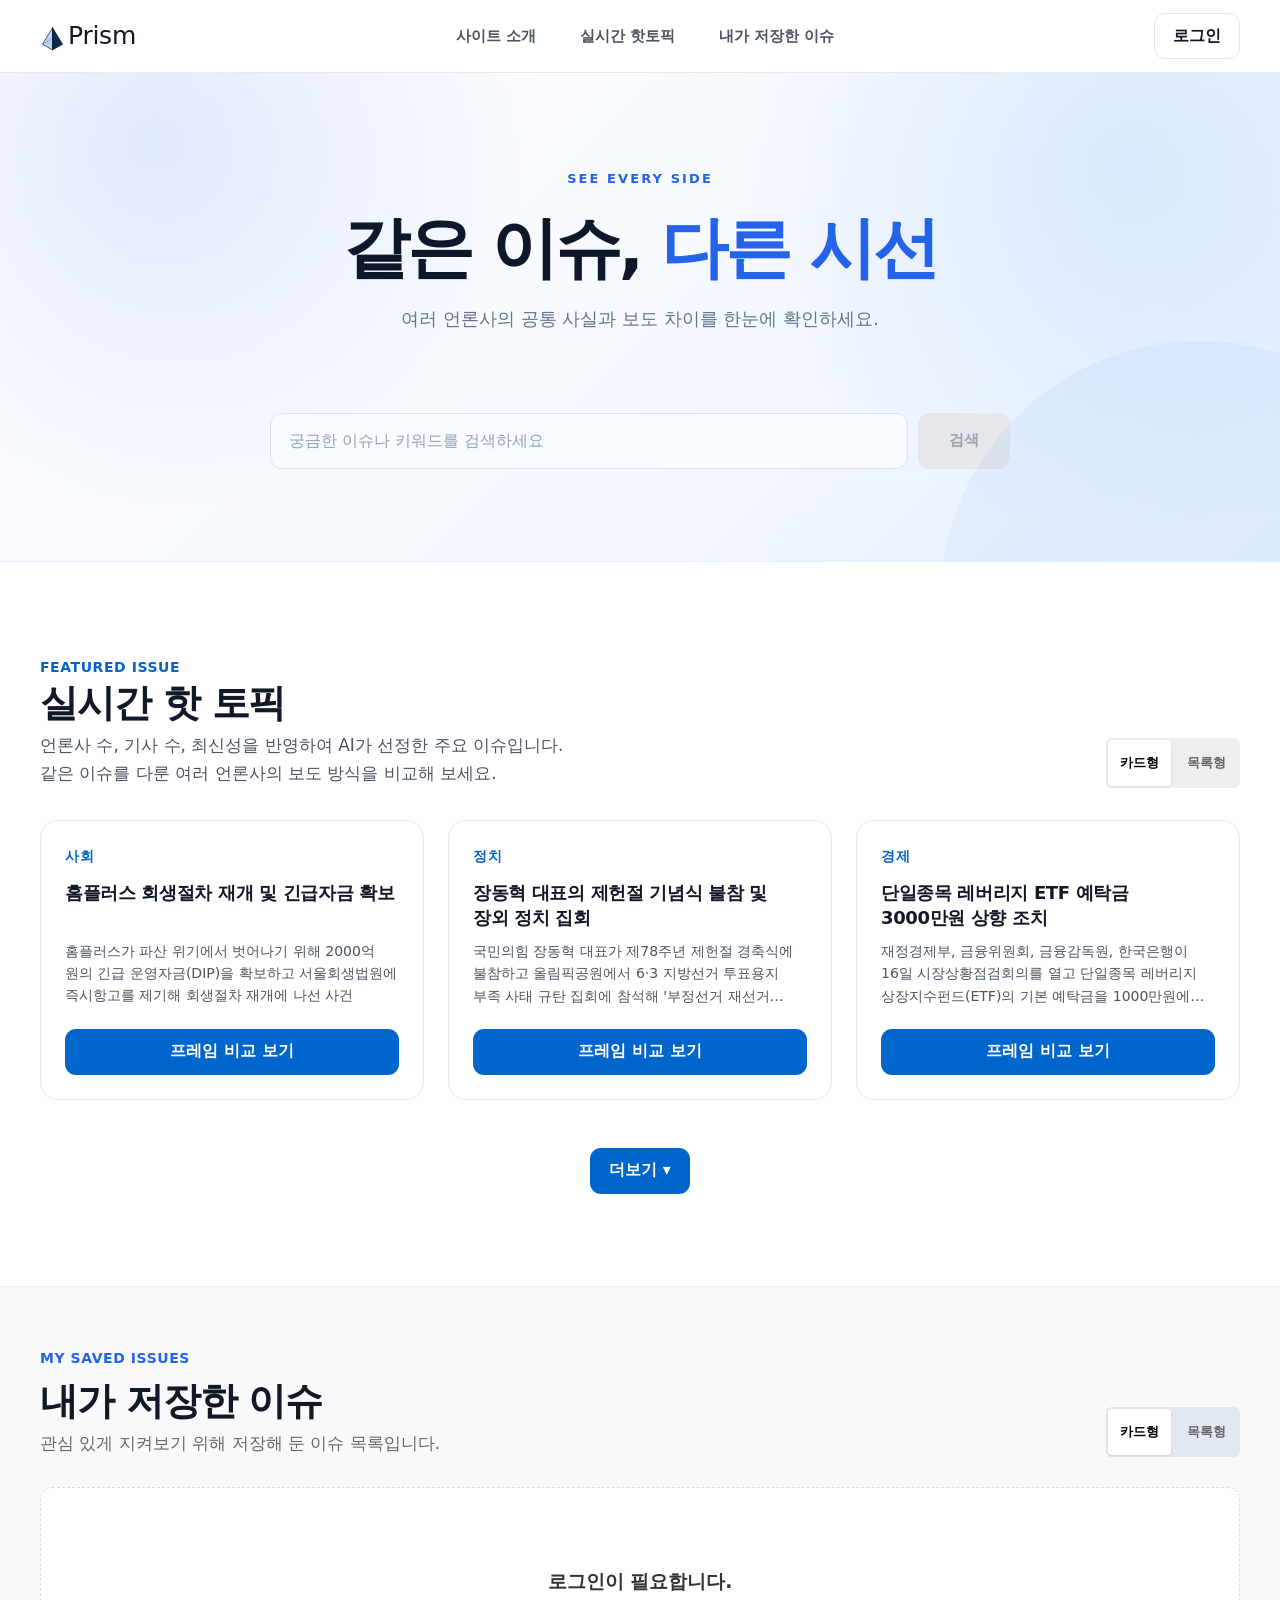
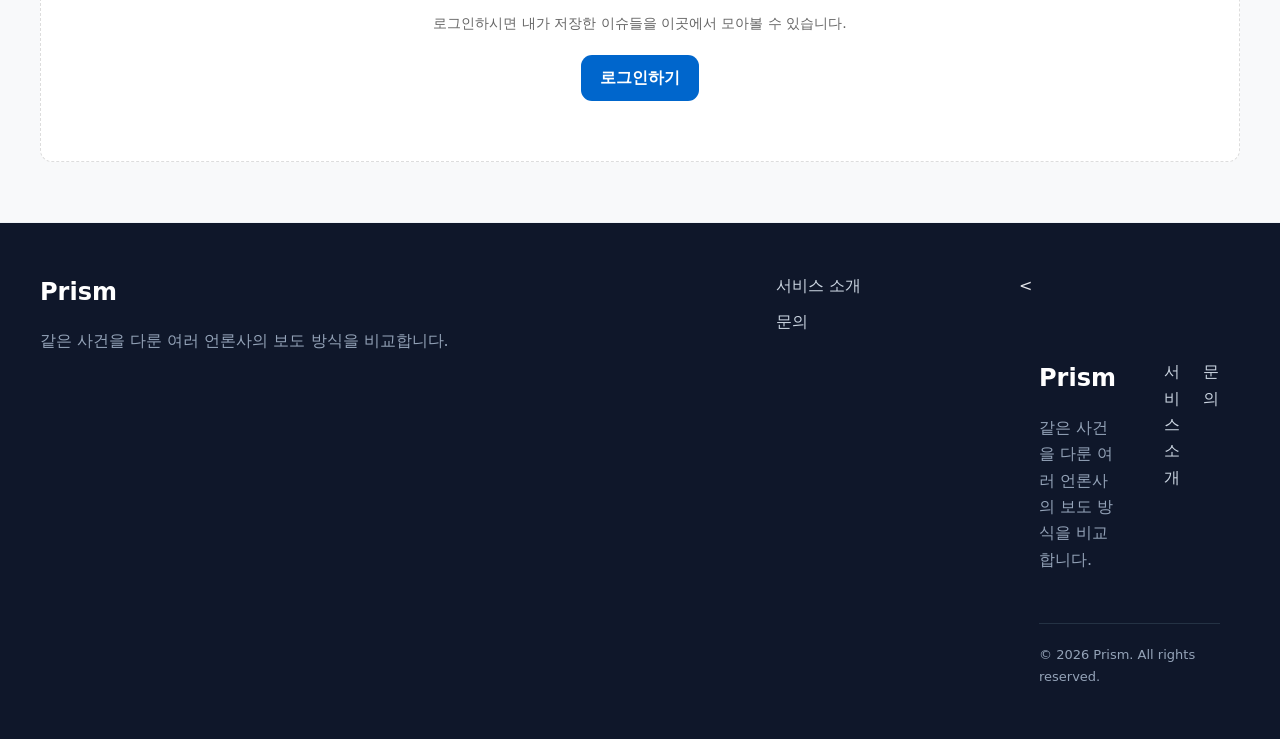
==== commit 3d8f45cc: "feat: footer 수정22" ====
--- a/index.html
+++ b/index.html
@@ -88,7 +88,22 @@
 
 </main>
 
-<footer class="site-footer"><div class="container"><div class="footer-grid"><div><div class="footer-logo">Prism</div><p class="footer-desc">같은 사건을 다룬 여러 언론사의 보도 방식을 비교합니다.</p></div><div class="footer-links"><a href="index.html">서비스 소개</a><a href="#">개인정보처리방침</a><a href="#">문의</a></div></div><div class="footer-bottom">© 2026 Prism. All rights reserved.</div></div></footer>
+<footer class="site-footer"><div class="container"><div class="footer-grid"><div><div class="footer-logo">Prism</div><p class="footer-desc">같은 사건을 다룬 여러 언론사의 보도 방식을 비교합니다.</p></div><div class="footer-links"><a href="index.html">서비스 소개</a><<a href="mailto:jsw5855@naver.com">문의</a><footer class="site-footer">
+  <div class="container">
+    <div class="footer-grid">
+      <div>
+        <div class="footer-logo">Prism</div>
+        <p class="footer-desc">같은 사건을 다룬 여러 언론사의 보도 방식을 비교합니다.</p>
+      </div>
+      <div class="footer-links">
+        <a href="about.html">서비스 소개</a>
+        <a href="mailto:jsw5855@naver.com">문의</a>
+      </div>
+    </div>
+    <div class="footer-bottom">© 2026 Prism. All rights reserved.</div>
+  </div>
+</footer>
+
 <script src="./app.js"></script>
 
 <div id="login-modal" style="display: none; position: fixed; top: 0; left: 0; width: 100%; height: 100%; background: rgba(0,0,0,0.5); z-index: 1000; justify-content: center; align-items: center;">
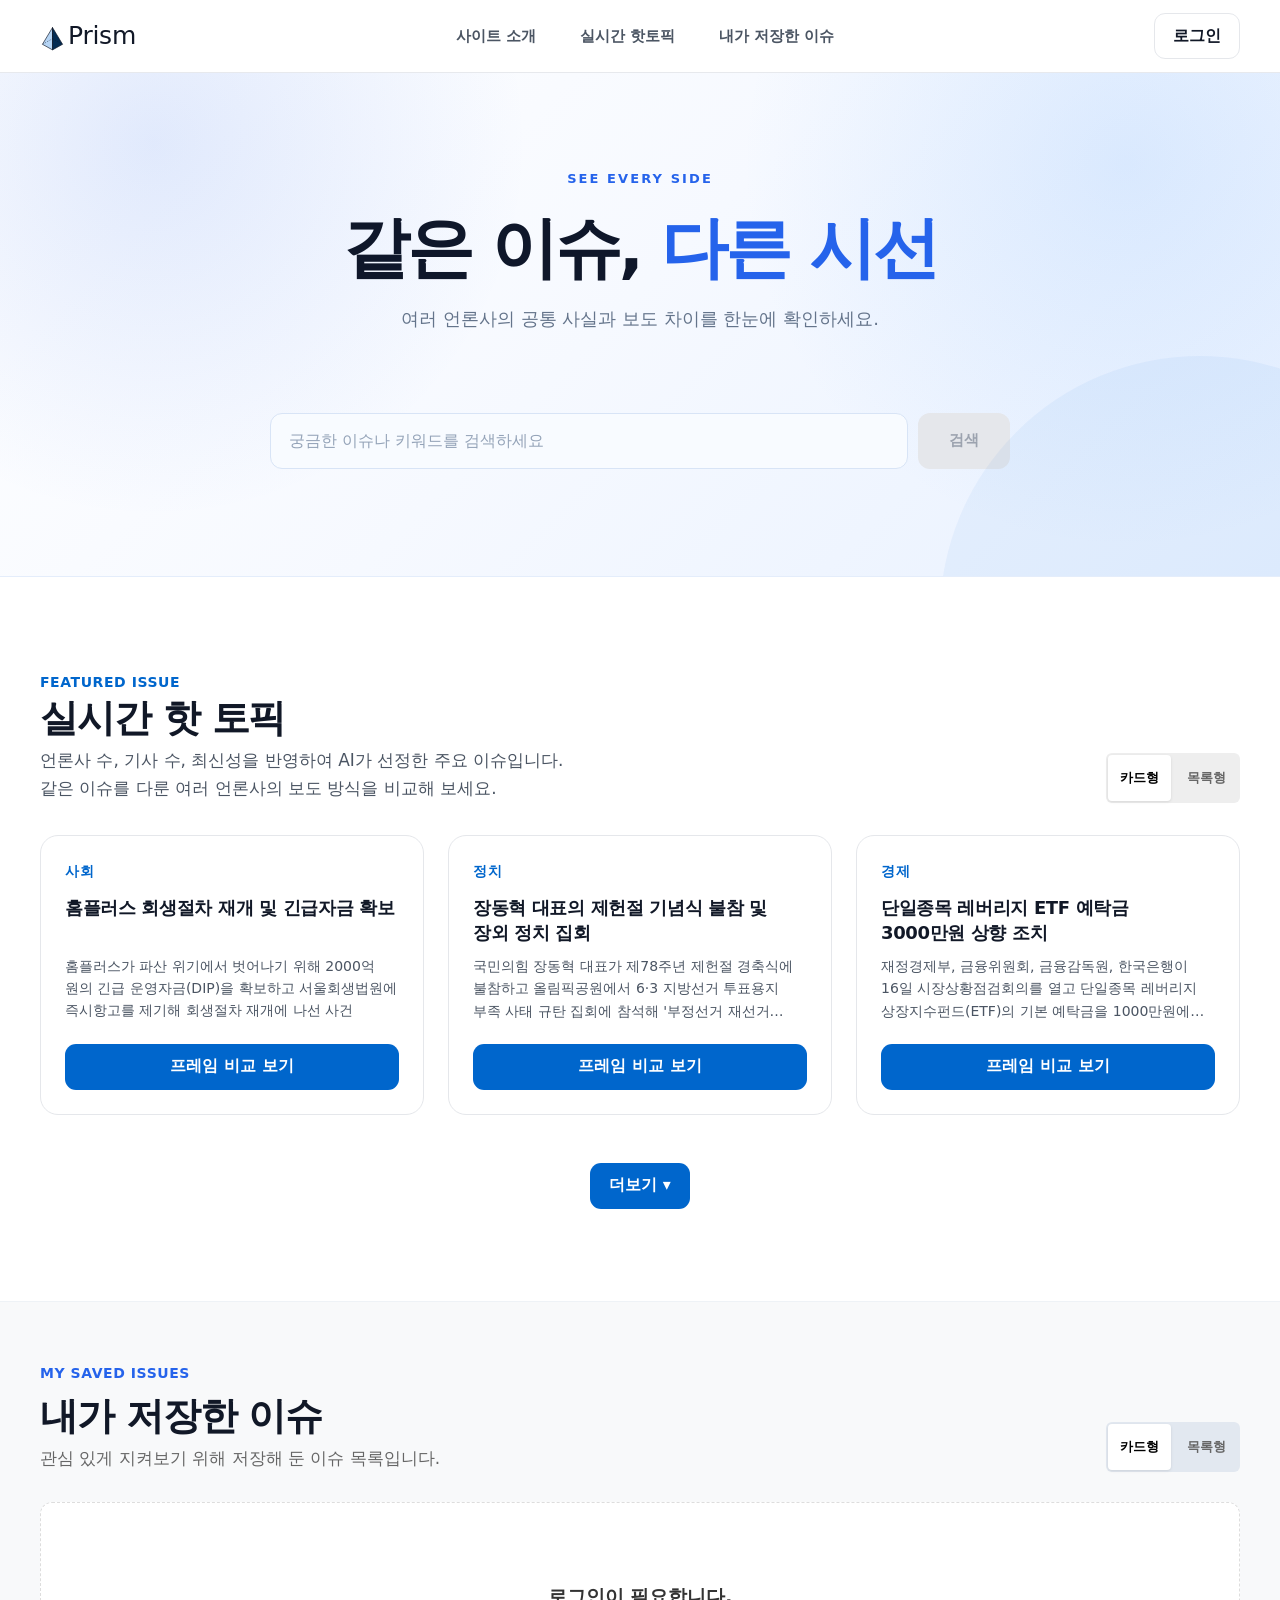
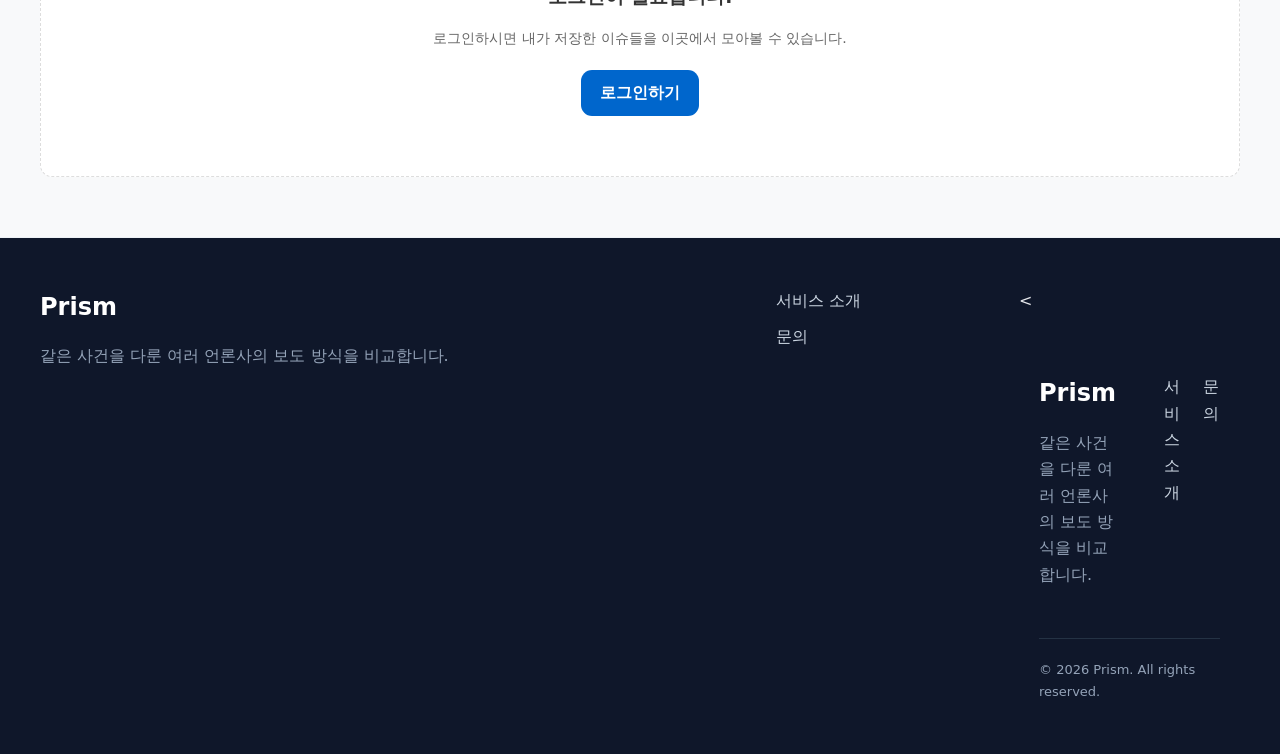
==== commit 7bf6b0b4: "feat: footer 수정33" ====
--- a/index.html
+++ b/index.html
@@ -104,6 +104,7 @@
   </div>
 </footer>
 
+<script src="./search.js"></script>
 <script src="./app.js"></script>
 
 <div id="login-modal" style="display: none; position: fixed; top: 0; left: 0; width: 100%; height: 100%; background: rgba(0,0,0,0.5); z-index: 1000; justify-content: center; align-items: center;">
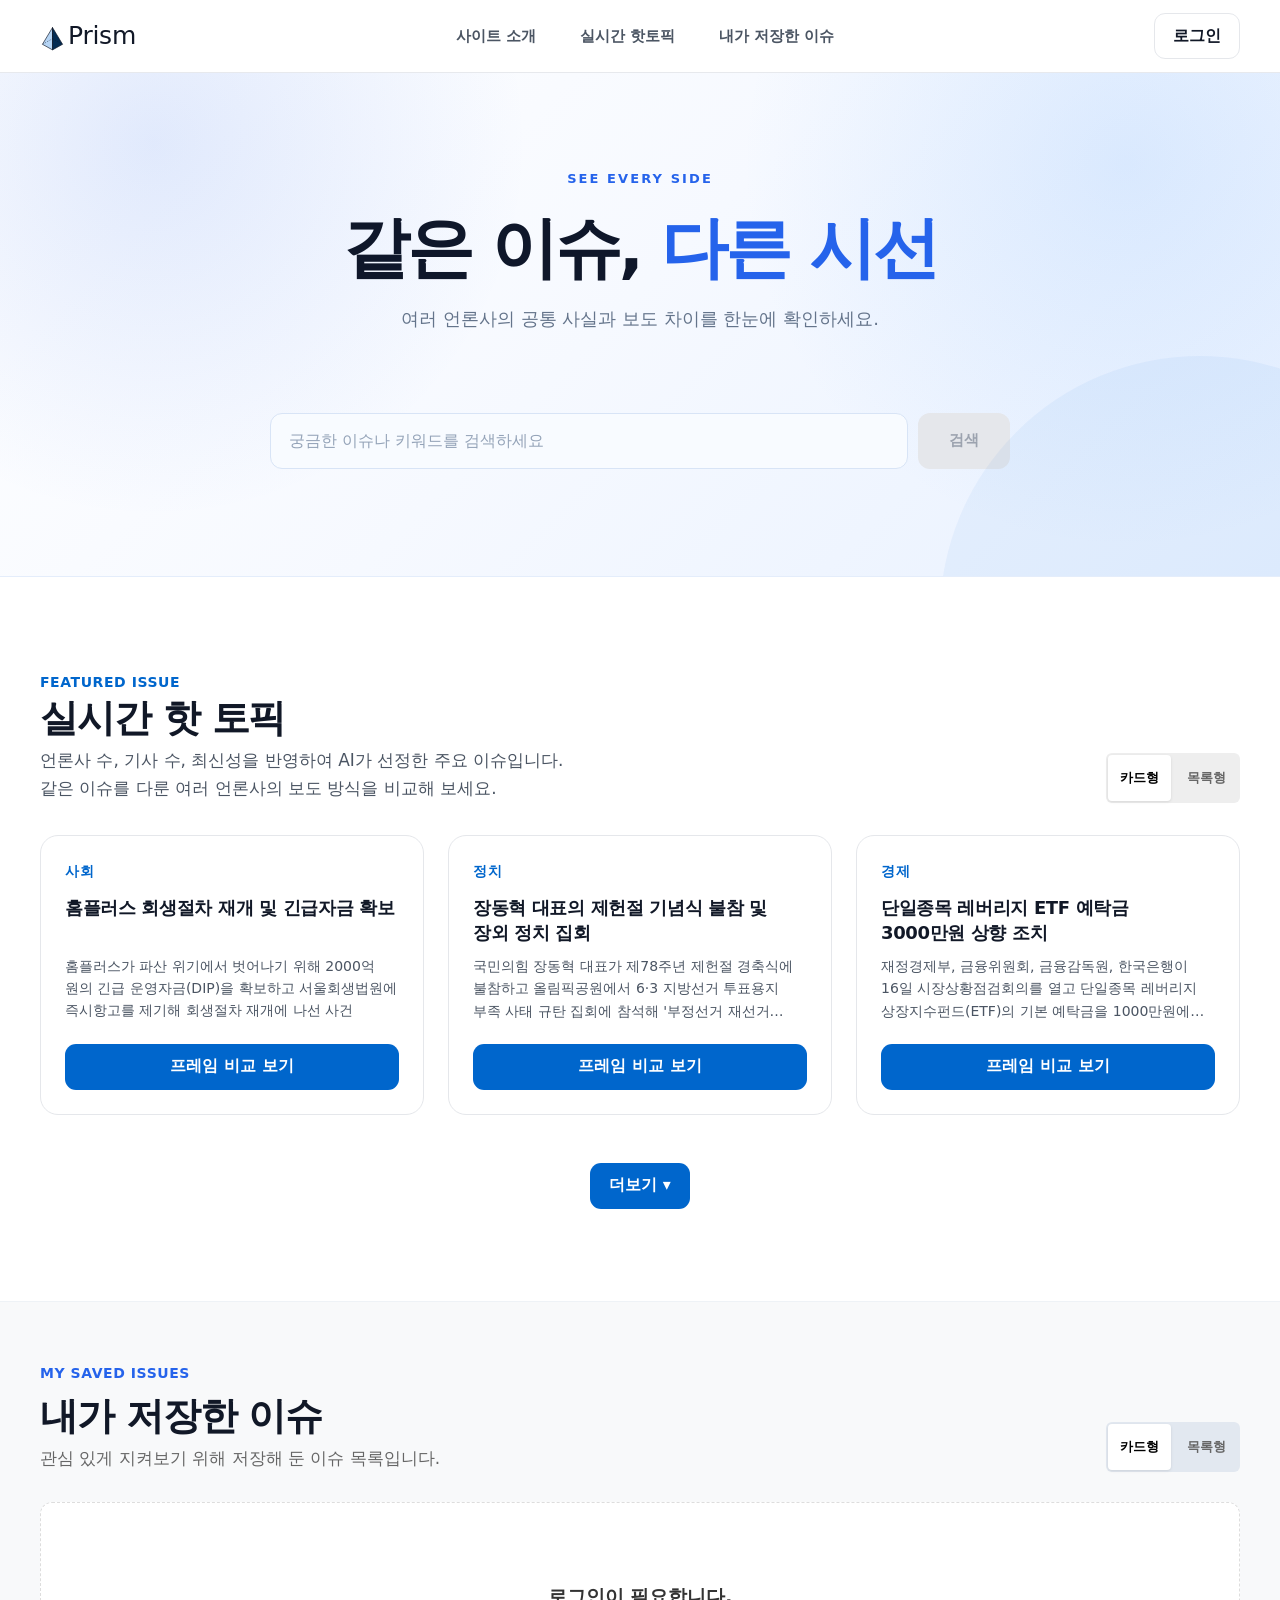
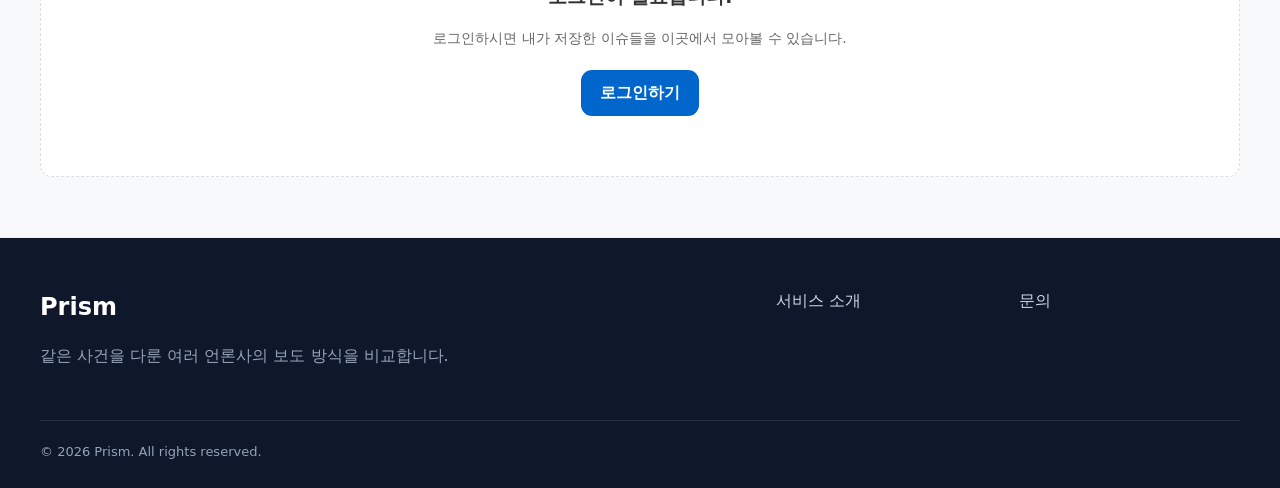
==== commit 338de219: "feat: footer 최종" ====
--- a/index.html
+++ b/index.html
@@ -88,7 +88,7 @@
 
 </main>
 
-<footer class="site-footer"><div class="container"><div class="footer-grid"><div><div class="footer-logo">Prism</div><p class="footer-desc">같은 사건을 다룬 여러 언론사의 보도 방식을 비교합니다.</p></div><div class="footer-links"><a href="index.html">서비스 소개</a><<a href="mailto:jsw5855@naver.com">문의</a><footer class="site-footer">
+<footer class="site-footer">
   <div class="container">
     <div class="footer-grid">
       <div>
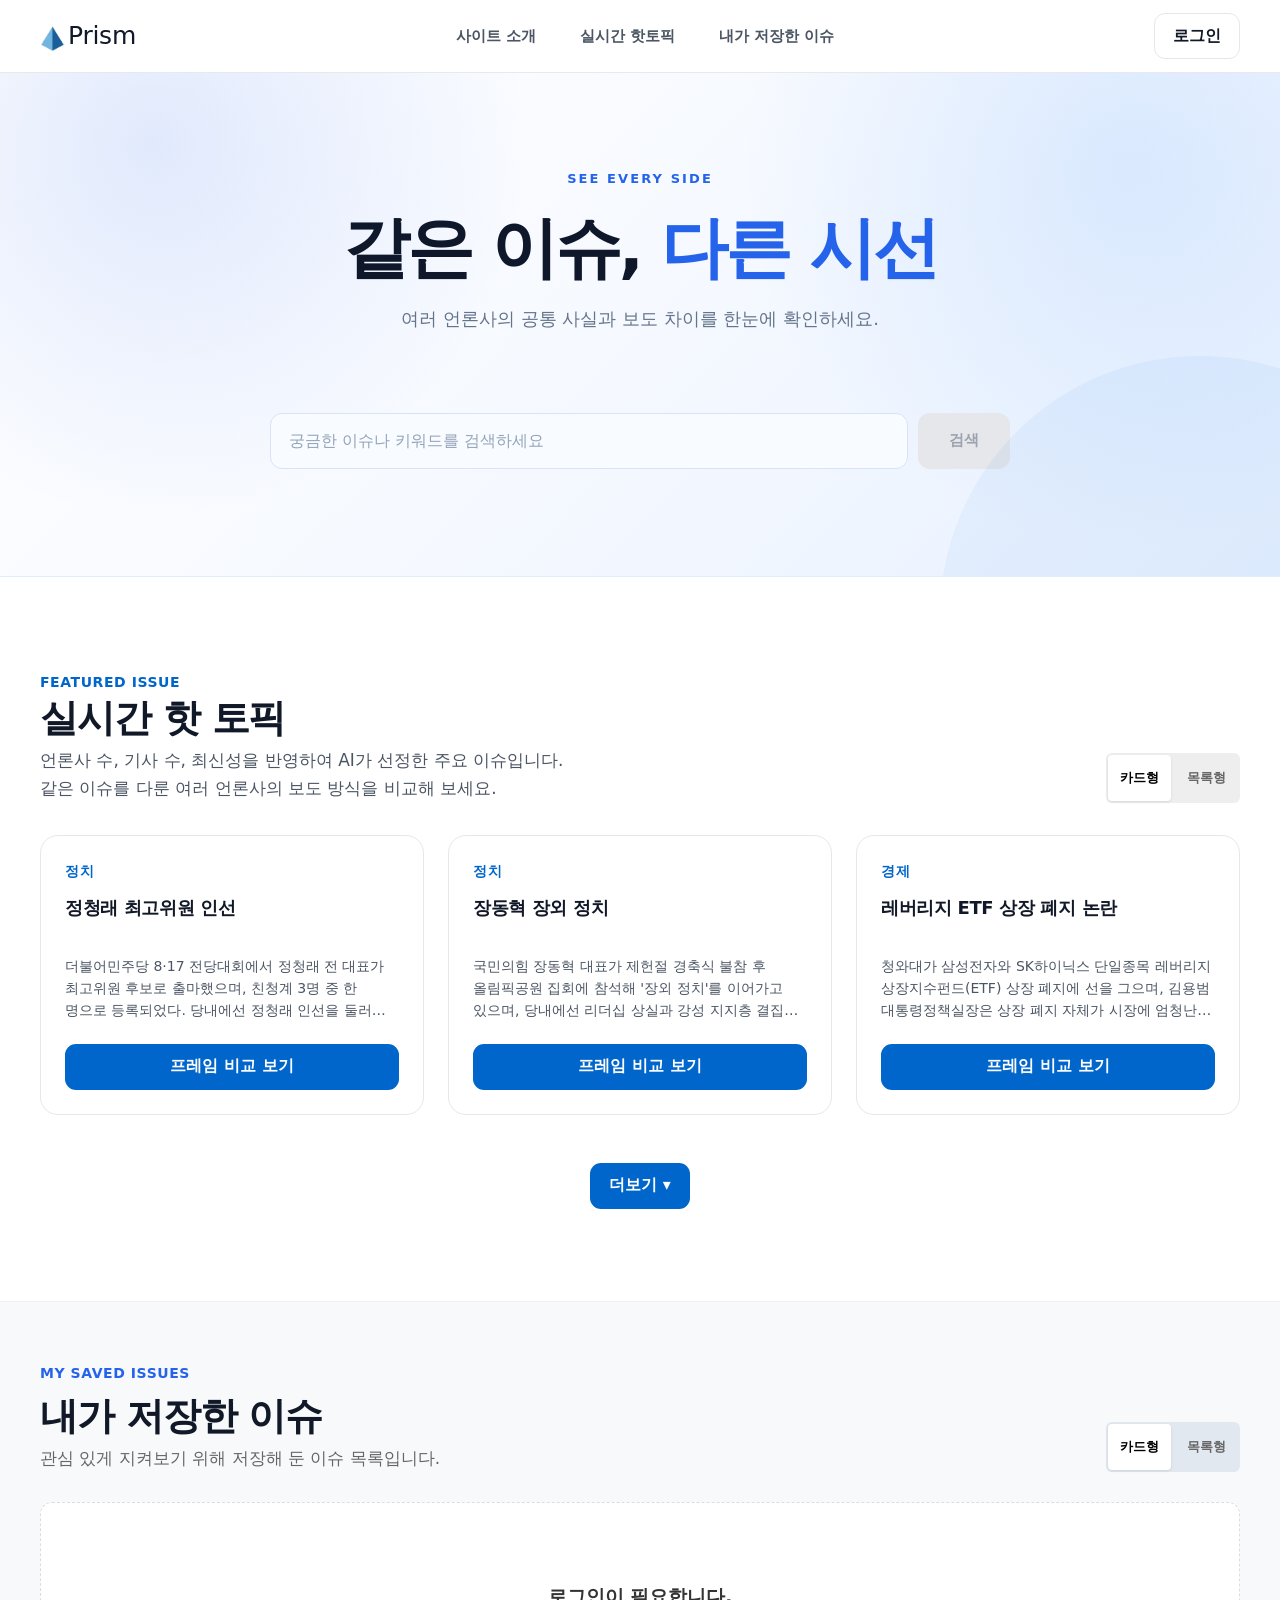
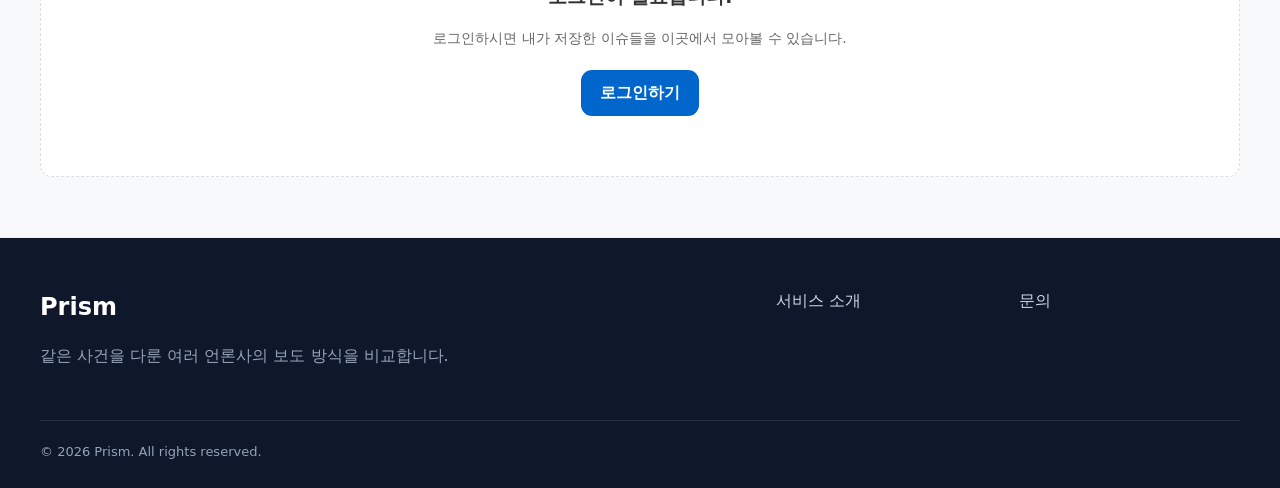
==== commit 1017c08a: "feat: 로고 이미지를 PNG 파일로 교체" ====
--- a/index.html
+++ b/index.html
@@ -5,14 +5,14 @@
   <meta name="viewport" content="width=device-width, initial-scale=1" />
   <meta name="description" content="같은 사건을 다룬 여러 언론사의 보도 방식을 비교하는 Prism" />
   <title>Prism | 뉴스 프레임 비교</title>
-  <link rel="icon" type="image/svg+xml" href="./assets/logos/favicon.svg">
+  <link rel="icon" type="image/png" href="./assets/logos/prism-icon.png">
   <link rel="stylesheet" href="./styles.css" />
 </head>
 <body>
 <header class="site-header">
   <div class="container header-inner">
     <a class="logo" href="index.html" aria-label="Prism 홈으로 이동">
-      <img src="./assets/logos/prism-icon.svg" alt="" width="25" height="25">
+      <img src="./assets/logos/prism-icon.png" alt="" width="10" height="10" style="margin-top: 5px;">
       Prism
     </a>
     <nav class="nav" data-nav aria-label="주요 메뉴">
--- a/styles.css
+++ b/styles.css
@@ -995,10 +995,26 @@
   background: var(--bg-soft);
 }
 
-.related-keywords { margin-bottom: 20px; }
-.related-keywords strong { display: block; margin-bottom: 10px; font-size: 14px; }
-
-.chip-row { display: flex; flex-wrap: wrap; gap: 8px; }
+.keyword-select-guide {
+  padding: 24px 0;
+  text-align: left;
+}
+.keyword-select-guide p {
+  margin: 0 0 16px;
+  color: var(--muted);
+  font-size: 14px;
+  line-height: 1.6;
+  text-align: left;
+}
+
+.chip-row {
+  display: flex;
+  flex-wrap: wrap;
+  justify-content: flex-start;
+  gap: 8px;
+  text-align: left;
+}
+
 .chip {
   padding: 6px 12px;
   border-radius: 999px;
@@ -1088,7 +1104,12 @@
 
 .search-results-more { text-align: center; margin-top: 20px; }
 
-.no-result { color: var(--muted); padding: 20px 0; }
+.no-result {
+  color: var(--muted);
+  padding: 20px 0;
+  line-height: 1.7;
+  word-break: keep-all;
+}
 
 @media (max-width: 900px) {
   .search-results-grid.is-card { grid-template-columns: repeat(2, minmax(0, 1fr)); }
@@ -1109,4 +1130,10 @@
 
 @keyframes prism-spin {
   to { transform: rotate(360deg); }
-}+}
+
+/* 검색 결과가 있을 때는 hero 하단 고정 여백을 줄여
+   콘텐츠 길이에 맞게 자동으로 딱 맞도록 한다. (파란 배경/그라데이션은 유지) */
+   .hero.hero-centered.has-search-results {
+    padding-bottom: 40px;
+  }
